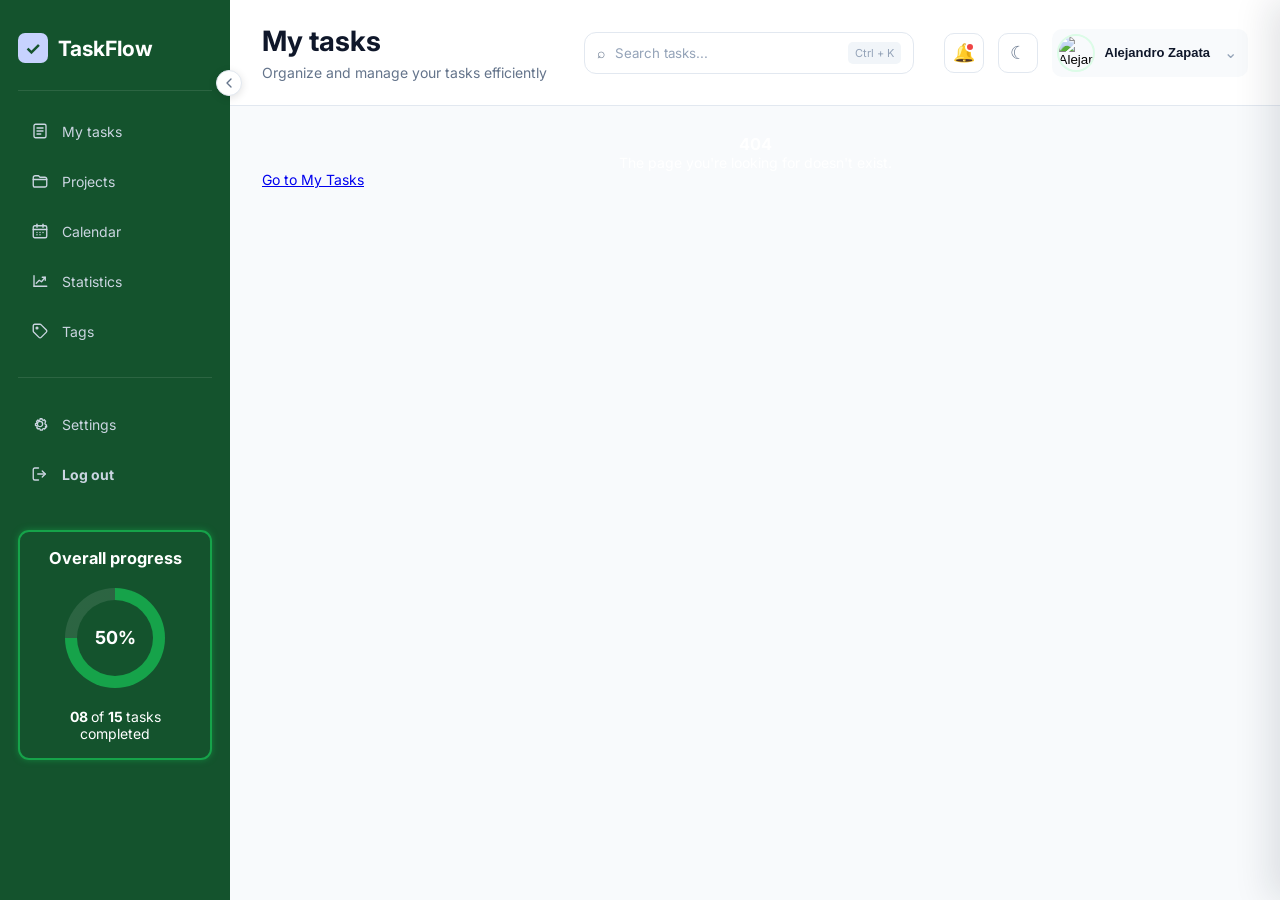
==== index.html @ f84b6d60 "feat: initial TaskFlow dashboard implementation" ====
<!DOCTYPE html>
<html lang="en">

<head>
    <meta charset="UTF-8">
    <meta name="viewport" content="width=device-width, initial-scale=1.0">

    <title>TaskFlow</title>

    <link rel="preconnect" href="https://fonts.googleapis.com">
    <link rel="preconnect" href="https://fonts.gstatic.com" crossorigin>

    <link href="https://fonts.googleapis.com/css2?family=Inter:wght@400;500;600;700;800&display=swap" rel="stylesheet">

    <link rel="stylesheet" href="./css/styles.css">
</head>

<body>

    <!-- =========================================
         SIDEBAR
    ========================================== -->

    <aside id="sidebar">

        <header class="brand">

            <div class="brandIcon">✓</div>

            <h2 class="brandText">
                TaskFlow
            </h2>

            <button type="button" class="sidebarToggle" id="sidebarToggle" aria-label="Collapse menu"
                aria-expanded="true" title="Collapse menu">

                <svg viewBox="0 0 24 24" aria-hidden="true">
                    <path d="m15 18-6-6 6-6"></path>
                </svg>

            </button>

        </header>


        <span class="line"></span>


        <!-- =========================================
             NAVIGATION
        ========================================== -->

        <nav class="containerItems">

            <!-- MY TASKS -->

            <a href="/tasks" class="item" data-link data-tooltip="My tasks">

                <span class="itemIcon">

                    <svg viewBox="0 0 24 24" aria-hidden="true">
                        <rect x="4" y="3" width="16" height="18" rx="2">
                        </rect>

                        <path d="M8 8h8"></path>
                        <path d="M8 12h8"></path>
                        <path d="M8 16h5"></path>
                    </svg>

                </span>

                <span class="itemText">
                    My tasks
                </span>
 
            </a>


            <!-- PROJECTS -->

            <a href="/projects" class="item" data-link data-tooltip="Projects">

                <span class="itemIcon">

                    <svg viewBox="0 0 24 24" aria-hidden="true">

                        <path
                            d="M3 7.5A2.5 2.5 0 0 1 5.5 5H10l2 2h6.5A2.5 2.5 0 0 1 21 9.5v8A2.5 2.5 0 0 1 18.5 20h-13A2.5 2.5 0 0 1 3 17.5v-10Z">
                        </path>

                        <path d="M3 10h18"></path>

                    </svg>

                </span>

                <span class="itemText">
                    Projects
                </span>

            </a>


            <!-- CALENDAR -->

            <a href="/calendar" class="item" data-link data-tooltip="Calendar">

                <span class="itemIcon">

                    <svg viewBox="0 0 24 24" aria-hidden="true">

                        <rect x="3" y="5" width="18" height="16" rx="2">
                        </rect>

                        <path d="M16 3v4"></path>
                        <path d="M8 3v4"></path>
                        <path d="M3 10h18"></path>

                        <path d="M8 14h.01"></path>
                        <path d="M12 14h.01"></path>
                        <path d="M16 14h.01"></path>

                        <path d="M8 17h.01"></path>
                        <path d="M12 17h.01"></path>

                    </svg>

                </span>

                <span class="itemText">
                    Calendar
                </span>

            </a>


            <!-- STATISTICS -->

            <a href="/statistics" class="item" data-link data-tooltip="Statistics">

                <span class="itemIcon">

                    <svg viewBox="0 0 24 24" aria-hidden="true">

                        <path d="M4 19V5"></path>
                        <path d="M4 19h17"></path>
                        <path d="m7 15 4-4 3 2 5-6"></path>
                        <path d="M15 7h4v4"></path>

                    </svg>

                </span>

                <span class="itemText">
                    Statistics
                </span>

            </a>


            <!-- TAGS -->

            <a href="/tags" class="item" data-link data-tooltip="Tags">

                <span class="itemIcon">

                    <svg viewBox="0 0 24 24" aria-hidden="true">

                        <path
                            d="m20.5 13.5-7 7a2 2 0 0 1-2.8 0l-7.2-7.2A2 2 0 0 1 3 12V5a2 2 0 0 1 2-2h7a2 2 0 0 1 1.3.5l7.2 7.2a2 2 0 0 1 0 2.8Z">
                        </path>

                        <circle cx="8" cy="8" r="1.2">
                        </circle>

                    </svg>

                </span>

                <span class="itemText">
                    Tags
                </span>

            </a>


            <span class="line"></span>


            <!-- SETTINGS -->

            <a href="/settings" class="item" data-link data-tooltip="Settings">

                <span class="itemIcon">

                    <svg viewBox="0 0 24 24" aria-hidden="true">

                        <path d="M12 15.5a3.5 3.5 0 1 0 0-7 3.5 3.5 0 0 0 0 7Z">
                        </path>

                        <path
                            d="M19.4 15a1.7 1.7 0 0 0 .3 1.9l.1.1-1.8 1.8-.1-.1a1.7 1.7 0 0 0-1.9-.3 1.7 1.7 0 0 0-1 1.6v.2h-2.5V20a1.7 1.7 0 0 0-1-1.6 1.7 1.7 0 0 0-1.9.3l-.1.1-1.8-1.8.1-.1a1.7 1.7 0 0 0 .3-1.9 1.7 1.7 0 0 0-1.6-1H6v-2.5h.2a1.7 1.7 0 0 0 1.6-1 1.7 1.7 0 0 0-.3-1.9l-.1-.1 1.8-1.8.1.1a1.7 1.7 0 0 0 1.9.3 1.7 1.7 0 0 0 1-1.6V5h2.5v.2a1.7 1.7 0 0 0 1 1.6 1.7 1.7 0 0 0 1.9-.3l.1-.1 1.8 1.8-.1.1a1.7 1.7 0 0 0-.3 1.9 1.7 1.7 0 0 0-.3 1.9 1.7 1.7 0 0 0 1.6 1h.2v2.5H21a1.7 1.7 0 0 0-1.6 1Z">
                        </path>

                    </svg>

                </span>

                <span class="itemText">
                    Settings
                </span>

            </a>


            <!-- LOGOUT -->

            <a href="#" class="item logout" data-tooltip="Log out">

                <span class="itemIcon">

                    <svg viewBox="0 0 24 24" aria-hidden="true">

                        <path d="M10 4H5a2 2 0 0 0-2 2v12a2 2 0 0 0 2 2h5">
                        </path>

                        <path d="m15 16 4-4-4-4"></path>
                        <path d="M9 12h10"></path>

                    </svg>

                </span>

                <span class="itemText">
                    Log out
                </span>

            </a>

        </nav>


        <!-- =========================================
             SIDEBAR PROGRESS
        ========================================== -->

        <div class="stad">

            <h3>
                Overall progress
            </h3>

            <div class="progressCircle">

                <span id="progressPercentage">
                    50%
                </span>

            </div>

            <p>

                <strong id="completedTasksSidebar">
                    08
                </strong>

                of

                <strong id="totalTasksSidebar">
                    15
                </strong>

                tasks completed

            </p>

        </div>

    </aside>


    <!-- =========================================
         MAIN APPLICATION
    ========================================== -->

    <main>

        <!-- =========================================
             HEADER
        ========================================== -->

        <header id="hDash">

            <div class="contText">

                <h1 id="pageTitle">
                    My tasks
                </h1>

                <p id="pageDescription">
                    Organize and manage your tasks efficiently
                </p>

            </div>


            <!-- SEARCH -->

            <div class="contSearch">

                <span class="searchIcon">
                    ⌕
                </span>

                <input type="search" id="search" name="search" placeholder="Search tasks...">

                <span class="k">
                    Ctrl + K
                </span>

            </div>


            <!-- PROFILE / ACTIONS -->

            <div class="contPerfil">

                <button type="button" class="noty" aria-label="Notifications">

                    🔔

                </button>


                <button type="button" class="mode" aria-label="Change theme" id="theme">

                    ☾

                </button>


                <button type="button" class="profile" aria-label="Open profile">

                    <img src="https://i.pravatar.cc/100?img=12" alt="Alejandro Zapata avatar">

                    <h2>
                        Alejandro Zapata
                    </h2>

                    <span>
                        ⌄
                    </span>

                </button>

            </div>

        </header>


        <!-- =========================================
             SPA ROUTER MOUNT POINT
        ========================================== -->

        <section id="app">

            <!--
                JavaScript renderiza aquí
                las diferentes vistas:

                /tasks
                /projects
                /calendar
                /statistics
                /tags
                /settings
            -->

        </section>

    </main>


    <!-- =========================================
         MODAL - CREATE TASK
    ========================================== -->

    <div class="modalOverlay" id="taskModal">

        <div class="taskModal" role="dialog" aria-modal="true" aria-labelledby="modalTitle">


            <!-- HEADER -->

            <div class="modalHeader">

                <div>

                    <h2 id="modalTitle">
                        Create new task
                    </h2>

                    <p>
                        Add a new task to your workflow.
                    </p>

                </div>


                <button type="button" class="modalClose" id="closeTaskModal" aria-label="Close modal">

                    &times;

                </button>

            </div>


            <!-- FORM -->

            <form id="taskForm" class="taskForm">


                <!-- TITLE -->

                <div class="formGroup">

                    <label for="taskTitle">
                        Task title
                    </label>

                    <input type="text" id="taskTitle" name="title" placeholder="e.g. Design homepage" autocomplete="off"
                        required>

                </div>


                <!-- DESCRIPTION -->

                <div class="formGroup">

                    <label for="taskDescription">
                        Description
                    </label>

                    <textarea id="taskDescription" name="description" rows="4"
                        placeholder="Briefly describe the task..."></textarea>

                </div>


                <!-- PRIORITY / DATE -->

                <div class="formRow">


                    <!-- PRIORITY -->

                    <div class="formGroup">

                        <label for="taskPriority">
                            Priority
                        </label>

                        <select id="taskPriority" name="priority">

                            <option value="low">
                                Low
                            </option>

                            <option value="medium" selected>
                                Medium
                            </option>

                            <option value="high">
                                High
                            </option>

                        </select>

                    </div>


                    <!-- DATE -->

                    <div class="formGroup">

                        <label for="taskDate">
                            Due date
                        </label>

                        <input type="date" id="taskDate" name="dueDate">

                    </div>

                </div>


                <!-- PROJECT -->

                <div class="formGroup">

                    <label for="taskProject">
                        Project
                    </label>

                    <select id="taskProject" name="project">

                        <option value="">
                            Select project
                        </option>

                        <option value="website">
                            Website
                        </option>

                        <option value="app">
                            Mobile app
                        </option>

                        <option value="backend">
                            Backend / API
                        </option>

                    </select>

                </div>


                <!-- TAG -->

                <div class="formGroup">

                    <label for="taskTag">
                        Tag
                    </label>

                    <select id="taskTag" name="tag">

                        <option value="">
                            Select tag
                        </option>

                        <option value="frontend">
                            Frontend
                        </option>

                        <option value="backend">
                            Backend
                        </option>

                        <option value="design">
                            Design
                        </option>

                        <option value="javascript">
                            JavaScript
                        </option>

                    </select>

                </div>


                <!-- FOOTER -->

                <div class="modalFooter">

                    <button type="button" class="btnCancel" id="cancelTaskModal">

                        Cancel

                    </button>

                    <button type="submit" class="btnCreateTask">

                        Create task

                    </button>

                </div>

            </form>

        </div>

    </div>


    <!-- =========================================
         PROFILE OVERLAY
    ========================================== -->

    <div class="profileOverlay" id="profileOverlay">
    </div>


    <!-- =========================================
         PROFILE DRAWER
    ========================================== -->

    <aside class="profileDrawer" id="profileDrawer">


        <!-- HEADER -->

        <header class="drawerHeader">

            <div>

                <span class="drawerLabel">
                    MY ACCOUNT
                </span>

                <h2>
                    Profile
                </h2>

            </div>


            <button type="button" class="drawerClose" id="closeProfileDrawer" aria-label="Close profile">

                <svg viewBox="0 0 24 24" aria-hidden="true">

                    <path d="M18 6 6 18"></path>
                    <path d="m6 6 12 12"></path>

                </svg>

            </button>

        </header>


        <!-- =========================================
             PROFILE
        ========================================== -->

        <section class="drawerProfile">

            <div class="drawerAvatar">

                <img src="https://i.pravatar.cc/150?img=12" alt="Alejandro Zapata avatar">


                <button type="button" class="changeAvatar" aria-label="Change profile picture">

                    <svg viewBox="0 0 24 24" aria-hidden="true">

                        <path
                            d="M14.5 4h-5L8 7H5a2 2 0 0 0-2 2v8a2 2 0 0 0 2 2h14a2 2 0 0 0 2-2V9a2 2 0 0 0-2-2h-3l-1.5-3Z">
                        </path>

                        <circle cx="12" cy="13" r="3">
                        </circle>

                    </svg>

                </button>

            </div>


            <h3>
                Alejandro Zapata
            </h3>

            <p>
                Administrator
            </p>

        </section>


        <!-- =========================================
             ACCOUNT INFORMATION
        ========================================== -->

        <section class="profileInfo">


            <!-- EMAIL -->

            <div class="infoItem">

                <span class="infoIcon">

                    <svg viewBox="0 0 24 24" aria-hidden="true">

                        <rect width="20" height="16" x="2" y="4" rx="2">
                        </rect>

                        <path d="m22 7-8.97 5.7a2 2 0 0 1-2.06 0L2 7">
                        </path>

                    </svg>

                </span>


                <div>

                    <span class="infoLabel">
                        Email address
                    </span>

                    <strong>
                        alejandro@email.com
                    </strong>

                </div>

            </div>


            <!-- MEMBER SINCE -->

            <div class="infoItem">

                <span class="infoIcon">

                    <svg viewBox="0 0 24 24" aria-hidden="true">

                        <rect width="18" height="18" x="3" y="4" rx="2">
                        </rect>

                        <line x1="16" x2="16" y1="2" y2="6">
                        </line>

                        <line x1="8" x2="8" y1="2" y2="6">
                        </line>

                        <line x1="3" x2="21" y1="10" y2="10">
                        </line>

                    </svg>

                </span>


                <div>

                    <span class="infoLabel">
                        Member since
                    </span>

                    <strong>
                        August 2026
                    </strong>

                </div>

            </div>

        </section>


        <!-- =========================================
             STATISTICS
        ========================================== -->

        <section class="profileStats">

            <div class="profileStat">

                <strong>
                    32
                </strong>

                <span>
                    Tasks
                </span>

            </div>


            <div class="profileStat">

                <strong>
                    24
                </strong>

                <span>
                    Completed
                </span>

            </div>


            <div class="profileStat">

                <strong>
                    8
                </strong>

                <span>
                    Pending
                </span>

            </div>

        </section>


        <!-- =========================================
             ACTIONS
        ========================================== -->

        <nav class="profileActions">


            <!-- SETTINGS -->

            <button type="button" class="profileAction">

                <span class="actionIcon">

                    <svg viewBox="0 0 24 24" aria-hidden="true">

                        <path d="M12 15.5a3.5 3.5 0 1 0 0-7 3.5 3.5 0 0 0 0 7Z">
                        </path>

                        <path
                            d="M19.4 15a1.7 1.7 0 0 0 .34 1.88l.06.06-1.41 1.41-.06-.06a1.7 1.7 0 0 0-1.88-.34 1.7 1.7 0 0 0-1.03 1.56V20h-2v-.09a1.7 1.7 0 0 0-1.03-1.56 1.7 1.7 0 0 0-1.88.34l-.06.06-1.41-1.41.06-.06A1.7 1.7 0 0 0 9.4 15a1.7 1.7 0 0 0-1.56-1.03H7v-2h.84A1.7 1.7 0 0 0 9.4 10.9a1.7 1.7 0 0 0-.34-1.88L9 8.96l1.41-1.41.06.06a1.7 1.7 0 0 0 1.88.34A1.7 1.7 0 0 0 13.38 6.4V6h2v.4a1.7 1.7 0 0 0 1.03 1.56 1.7 1.7 0 0 0 1.88-.34l.06-.06 1.41 1.41-.06.06A1.7 1.7 0 0 0 19.4 10.9a1.7 1.7 0 0 0 1.56 1.03H21v2h-.04A1.7 1.7 0 0 0 19.4 15Z">
                        </path>

                    </svg>

                </span>


                <div>

                    <strong>
                        Settings
                    </strong>

                    <small>
                        Account preferences
                    </small>

                </div>


                <span class="actionArrow">

                    <svg viewBox="0 0 24 24" aria-hidden="true">

                        <path d="m9 18 6-6-6-6"></path>

                    </svg>

                </span>

            </button>


            <!-- SECURITY -->

            <button type="button" class="profileAction">

                <span class="actionIcon">

                    <svg viewBox="0 0 24 24" aria-hidden="true">

                        <rect width="18" height="11" x="3" y="11" rx="2">
                        </rect>

                        <path d="M7 11V7a5 5 0 0 1 10 0v4">
                        </path>

                    </svg>

                </span>


                <div>

                    <strong>
                        Security
                    </strong>

                    <small>
                        Password and privacy
                    </small>

                </div>


                <span class="actionArrow">

                    <svg viewBox="0 0 24 24" aria-hidden="true">

                        <path d="m9 18 6-6-6-6"></path>

                    </svg>

                </span>

            </button>

        </nav>


        <!-- =========================================
             LOGOUT
        ========================================== -->

        <button type="button" class="drawerLogout">

            <svg viewBox="0 0 24 24" aria-hidden="true">

                <path d="M9 21H5a2 2 0 0 1-2-2V5a2 2 0 0 1 2-2h4">
                </path>

                <polyline points="16 17 21 12 16 7"></polyline>

                <line x1="21" y1="12" x2="9" y2="12">
                </line>

            </svg>

            <span>
                Log out
            </span>

        </button>

    </aside>


    <!-- =========================================
         JAVASCRIPT
    ========================================== -->

    <script type="module" src="./js/app.js"></script>

</body>

</html>
---- css/styles.css ----
/* =========================================================
   1. VARIABLES GLOBALES
   Centraliza colores, estados y medidas reutilizables.
========================================================= */
 
/* =========================================
   MODO CLARO
========================================= */

:root {

    /* =========================
       BRAND / PRIMARY
    ========================= */

    --primary: #16A34A;
    --primary-hover: #15803D;
    --primary-light: #DCFCE7;


    /* =========================
       SIDEBAR
    ========================= */

    --sidebar: #14532D;
    --sidebar-secondary: #166534;
    --sidebar-hover: #15803D;


    /* =========================
       BACKGROUND
    ========================= */

    --background: #F8FAFC;
    --surface: #FFFFFF;
    --surface-secondary: #F1F5F9;


    /* =========================
       TEXT
    ========================= */

    --text-primary: #0F172A;
    --text-secondary: #64748B;
    --text-muted: #94A3B8;
    --text-white: #FFFFFF;


    /* =========================
       BORDERS
    ========================= */

    --border: #E2E8F0;
    --border-light: #F1F5F9;

    --radius-lg: 12px;


    /* =========================
       STATUS
    ========================= */

    --success: #16A34A;
    --success-light: #DCFCE7;

    --warning: #F59E0B;
    --warning-light: #FEF3C7;

    --danger: #EF4444;
    --danger-light: #FEE2E2;

    --info: #3B82F6;
    --info-light: #DBEAFE;


    /* =========================
       SEARCH
    ========================= */

    --searchIco: #64748B;
}


/* =========================================
   MODO OSCURO
========================================= */

[data-theme="dark"] {

    /* =========================
       BRAND / PRIMARY
    ========================= */

    --primary: #4ADE80;
    --primary-hover: #22C55E;
    --primary-light: #14532D;


    /* =========================
       SIDEBAR
    ========================= */

    --sidebar: #0B0F19;
    --sidebar-secondary: #111827;
    --sidebar-hover: #1F2937;


    /* =========================
       BACKGROUND
    ========================= */

    --background: #0F1419;
    --surface: #151B20;
    --surface-secondary: #1B2420;


    /* =========================
       TEXT
    ========================= */

    --text-primary: #F8FAFC;
    --text-secondary: #A7B0C0;
    --text-muted: #6B7280;
    --text-white: #FFFFFF;


    /* =========================
       BORDERS
    ========================= */

    --border: #27332D;
    --border-light: #202A25;


    /* =========================
       STATUS
    ========================= */

    --success: #4ADE80;
    --success-light: #12351F;

    --warning: #FBBF24;
    --warning-light: #3A2C0F;

    --danger: #F87171;
    --danger-light: #3A181C;

    --info: #60A5FA;
    --info-light: #172D4A;


    /* =========================
       SEARCH
    ========================= */

    --searchIco: #94A3B8;
}

/* =========================================================
   2. TIPOGRAFÍA
   Importa la fuente principal del proyecto.
========================================================= */

@import url('https://fonts.googleapis.com/css2?family=Inter:wght@400;500;600;700;800&display=swap');


/* =========================================================
   3. RESET
   Elimina estilos predeterminados del navegador.
========================================================= */

* {
    margin: 0;
    padding: 0;
    box-sizing: border-box;
}


/* =========================================================
   4. LAYOUT GENERAL
   Define la estructura principal: sidebar + contenido.
========================================================= */

body {
    min-height: 100vh;

    display: grid;
    grid-template-columns: 230px 1fr;

    background-color: var(--background);

    font-family: 'Inter', sans-serif;
    font-size: 14px;
}


/* =========================================================
   5. SIDEBAR
   Barra lateral principal de navegación.
========================================================= */

aside {
    position: relative;

    width: 230px;
    min-height: 100vh;

    background-color: var(--sidebar);
    color: white;

    padding: 24px 18px;

    display: flex;
    flex-direction: column;
}


/* =========================================================
   6. BRAND
   Logo y nombre de la aplicación.
========================================================= */

.brand {
    height: 48px;

    display: flex;
    align-items: center;

    gap: 10px;
}

.brandIcon {
    width: 30px;
    height: 30px;

    display: grid;
    place-items: center;

    background-color: #C7D2FE;
    color: var(--sidebar);

    border-radius: 7px;

    font-size: 18px;
    font-weight: 700;
}

.brand h2 {
    font-size: 21px;
    font-weight: 700;
}


/* =========================================================
   7. SEPARADORES
   Líneas visuales dentro del sidebar.
========================================================= */

.line {
    display: block;

    width: 100%;
    height: 1px;

    margin: 18px 0;

    background-color: rgba(255, 255, 255, 0.1);
}


/* =========================================================
   8. NAVEGACIÓN
   Contenedor y enlaces principales del sidebar.
========================================================= */

.containerItems {
    display: flex;
    flex-direction: column;

    gap: 6px;
}

.item {
    min-height: 44px;

    display: flex;
    align-items: center;

    gap: 12px;

    padding: 0 12px;

    border-radius: 8px;

    color: #CBD5E1;

    text-decoration: none;

    transition:
        background-color 0.2s ease,
        color 0.2s ease;
}

.item:hover {
    background-color: var(--sidebar-secondary);
    color: var(--text-white);
}

.item.active {
    background-color: var(--primary);
    color: var(--text-white);
}


/* =========================================================
   9. ICONOS DEL SIDEBAR
   Controla el tamaño y apariencia de los SVG.
========================================================= */

.itemIcon {
    width: 20px;
    height: 20px;

    display: inline-flex;
    align-items: center;
    justify-content: center;

    flex-shrink: 0;
}

.itemIcon svg {
    width: 18px;
    height: 18px;

    fill: none;
    stroke: currentColor;

    stroke-width: 1.8;

    stroke-linecap: round;
    stroke-linejoin: round;
}


/* =========================================================
   10. CERRAR SESIÓN
   Estilo específico para el botón de logout.
========================================================= */

.logout {
    font-weight: 700;
}

.logout:hover {
    background-color: var(--border);
    color: var(--danger);
}


/* =========================================================
   11. PROGRESO DEL SIDEBAR
   Muestra el progreso general de las tareas.
========================================================= */

.stad {
    margin-top: 2.1rem;

    padding: 1rem;

    border: 2px solid var(--primary);
    border-radius: 11px;

    box-shadow: 0 0 6px var(--primary-hover);

    text-align: center;
}

.stad h3,
.stad p {
    text-align: center;
}


/* =========================================================
   12. CONTENEDOR ALTERNATIVO DE PROGRESO
   Permite mantener el bloque de progreso abajo.
========================================================= */

.sidebarProgress {
    margin-top: auto;

    padding: 18px;

    border: 1px solid rgba(255, 255, 255, 0.15);

    border-radius: 12px;

    text-align: center;
}


/* =========================================================
   13. CÍRCULO DE PROGRESO
   Representa visualmente el porcentaje completado.
========================================================= */

.progressCircle {
    width: 100px;
    height: 100px;

    margin: 20px auto;

    display: grid;
    place-items: center;

    border-radius: 50%;

    background:
        conic-gradient(var(--primary) 75%,
            rgba(255, 255, 255, 0.1) 75%);
}

.progressCircle::after {
    content: "";

    width: 76px;
    height: 76px;

    grid-area: 1 / 1;

    background-color: var(--sidebar);

    border-radius: 50%;
}

.progressCircle span {
    grid-area: 1 / 1;

    position: relative;
    z-index: 1;

    font-size: 18px;
    font-weight: 700;
}


/* =========================================================
   14. MAIN
   Área principal donde se muestra el dashboard.
========================================================= */

main {
    min-width: 0;

    background-color: var(--background);
}


/* =========================================================
   15. HEADER DEL DASHBOARD
   Encabezado con título, buscador y perfil.
========================================================= */

#hDash {
    min-height: 100px;

    display: flex;
    align-items: center;

    gap: 30px;

    padding: 24px 32px;

    background-color: var(--surface);

    border-bottom: 1px solid var(--border);
}


/* =========================================================
   16. TÍTULO DEL HEADER
========================================================= */

.contText {
    flex: 1;
}

.contText h1 {
    margin-bottom: 6px;

    color: var(--text-primary);

    font-size: 28px;
    font-weight: 700;
}

.contText p {
    color: var(--text-secondary);
}


/* =========================================================
   17. BUSCADOR PRINCIPAL
   Buscador ubicado en el header.
========================================================= */

.contSearch {
    width: 330px;
    height: 42px;

    display: flex;
    align-items: center;

    gap: 10px;

    padding: 0 12px;

    background-color: var(--surface);

    border: 1px solid var(--border);
    border-radius: var(--radius-lg);

    transition: all 300ms ease;
}

.contSearch:hover {
    box-shadow: 0px 0px 0px 1px var(--primary);
}

.contSearch input {
    flex: 1;

    border: none;
    outline: none;

    background: transparent;

    color: var(--text-primary);

    font-family: inherit;
}

.contSearch input::placeholder {
    color: var(--text-muted);
}

.searchIcon {
    color: var(--searchIco);
}

.k {
    padding: 4px 7px;

    background-color: var(--surface-secondary);

    border-radius: 5px;

    color: var(--text-muted);

    font-size: 11px;
}


/* =========================================================
   18. ACCIONES Y PERFIL
   Notificaciones, tema y usuario.
========================================================= */

.contPerfil {
    display: flex;
    align-items: center;

    gap: 14px;
}


/* =========================================================
   19. BOTONES DE NOTIFICACIÓN Y TEMA
========================================================= */

.noty,
.mode {
    width: 40px;
    height: 40px;

    display: grid;
    place-items: center;

    flex-shrink: 0;

    border: 1px solid var(--border);
    border-radius: 10px;

    background-color: var(--surface);
    color: var(--text-secondary);

    font-family: inherit;
    font-size: 18px;

    cursor: pointer;

    transition:
        background-color 0.2s ease,
        color 0.2s ease,
        border-color 0.2s ease,
        transform 0.2s ease;
}

.noty:hover,
.mode:hover {
    background-color: var(--primary-light);

    border-color: #FED7AA;

    color: var(--primary);

    transform: translateY(-1px);
}

.noty:active,
.mode:active {
    transform: scale(0.95);
}


/* =========================================================
   20. INDICADOR DE NOTIFICACIÓN
   Pequeño punto rojo sobre el botón.
========================================================= */

.noty {
    position: relative;
}

.noty::after {
    content: "";

    position: absolute;

    top: 8px;
    right: 8px;

    width: 6px;
    height: 6px;

    border: 2px solid var(--surface);
    border-radius: 50%;

    background-color: var(--danger);

    box-sizing: content-box;
}


/* =========================================================
   21. PERFIL
========================================================= */

.profile {
    display: flex;
    align-items: center;

    gap: 10px;

    padding: 5px 8px 5px 5px;

    border-radius: 10px;

    cursor: pointer;
    background-color: var(--background);
    border: none;
    transition: background-color 0.2s ease;
}

.profile:hover {
    background-color: var(--surface-secondary);
}


/* =========================================================
   22. FOTO DE PERFIL
========================================================= */

.profile img {
    width: 38px;
    height: 38px;

    flex-shrink: 0;

    border: 2px solid var(--primary-light);
    border-radius: 50%;

    object-fit: cover;
}


/* =========================================================
   23. NOMBRE DEL USUARIO
========================================================= */

.profile h2 {
    margin: 0;

    color: var(--text-primary);

    font-size: 13px;
    font-weight: 600;

    line-height: 1.2;

    white-space: nowrap;
}


/* =========================================================
   24. FLECHA DEL PERFIL
========================================================= */

.profile>span {
    width: 20px;
    height: 20px;

    display: grid;
    place-items: center;

    color: var(--text-muted);

    font-size: 16px;

    transition: transform 0.2s ease;
}

.profile:hover>span {
    color: var(--text-primary);

    transform: translateY(2px);
}


/* =========================================================
   25. BOTÓN NUEVA TAREA
========================================================= */

.newTask {
    padding: 11px 16px;

    border: none;
    border-radius: 8px;

    background-color: var(--primary);
    color: var(--text-white);

    font-family: inherit;
    font-weight: 600;

    cursor: pointer;

    transition: background-color 0.2s ease;
}

.newTask:hover {
    background-color: var(--primary-hover);
}

.newTask.secondary {
    padding: 10px 15px;

    font-size: 13px;
}


/* =========================================================
   26. CONTENIDO DEL DASHBOARD
========================================================= */

.content {
    min-width: 0;

    padding: 28px 32px;
}


/* =========================================================
   27. ESTADÍSTICAS
   Tarjetas superiores con métricas.
========================================================= */

.stats {
    display: grid;

    grid-template-columns: repeat(4, 1fr);

    gap: 18px;

    margin-bottom: 30px;
}


/* =========================================================
   28. TARJETA DE ESTADÍSTICA
========================================================= */

.statCard {
    min-height: 110px;

    display: flex;
    align-items: center;
    justify-content: space-between;

    padding: 20px;

    background-color: var(--surface);

    border: 1px solid var(--border);
    border-radius: var(--radius-lg);

    transition:
        transform 0.2s ease,
        box-shadow 0.2s ease;
}

.statCard:hover {
    transform: translateY(-2px);

    box-shadow:
        0 8px 20px rgba(15, 23, 42, 0.06);
}

.statInfo {
    display: flex;
    flex-direction: column;

    gap: 8px;
}

.statLabel {
    color: var(--text-secondary);

    font-size: 13px;
    font-weight: 500;
}

.statValue {
    color: var(--text-primary);

    font-size: 28px;
    font-weight: 700;
}


/* =========================================================
   29. ICONOS DE ESTADÍSTICAS
========================================================= */

.statIcon {
    width: 44px;
    height: 44px;

    display: grid;
    place-items: center;

    border-radius: 10px;

    font-size: 18px;
    font-weight: 700;
}

.statIcon.orange {
    background-color: var(--primary-light);
    color: var(--primary);
}

.statIcon.warning {
    background-color: var(--warning-light);
    color: var(--warning);
}

.statIcon.info {
    background-color: var(--info-light);
    color: var(--info);
}

.statIcon.success {
    background-color: var(--success-light);
    color: var(--success);
}


/* =========================================================
   30. SECCIÓN DE TAREAS
========================================================= */

.taskSection {
    padding: 24px;

    background-color: var(--surface);

    border: 1px solid var(--border);
    border-radius: var(--radius-lg);
}


/* =========================================================
   31. HEADER DE LA SECCIÓN DE TAREAS
========================================================= */

.sectionHeader {
    display: flex;
    align-items: center;
    justify-content: space-between;

    margin-bottom: 22px;
}

.sectionHeader h2 {
    margin-bottom: 5px;

    color: var(--text-primary);

    font-size: 20px;
    font-weight: 700;
}

.sectionHeader p {
    color: var(--text-secondary);

    font-size: 13px;
}


/* =========================================================
   32. TOOLBAR DE TAREAS
   Contiene búsqueda, filtros y ordenamiento.
========================================================= */

.taskToolbar {
    display: flex;
    align-items: center;

    gap: 12px;

    padding-bottom: 22px;
    margin-bottom: 22px;

    border-bottom: 1px solid var(--border);
}


/* =========================================================
   33. BUSCADOR DE TAREAS
========================================================= */

.taskSearch {
    width: 260px;
    height: 40px;

    display: flex;
    align-items: center;

    gap: 8px;

    padding: 0 12px;

    border: 1px solid var(--border);
    border-radius: var(--radius-lg);

    background-color: var(--surface);
    transition: all 300ms ease;
}

.taskSearch:hover {
    box-shadow: 0px 0px 0px 1px var(--primary);
}

.taskSearch span {
    color: var(--text-muted);

    font-size: 18px;
}

.taskSearch input {
    width: 100%;

    border: none;
    outline: none;

    background: transparent;

    color: var(--text-primary);

    font-family: inherit;
}

.taskSearch input::placeholder {
    color: var(--text-muted);
}


/* =========================================================
   34. FILTROS
========================================================= */

.filters {
    flex: 1;

    display: flex;
    align-items: center;

    gap: 5px;
}

.filter {
    padding: 8px 12px;

    border: none;
    border-radius: 7px;

    background-color: transparent;
    color: var(--text-secondary);

    font-family: inherit;
    font-size: 12px;
    font-weight: 500;

    cursor: pointer;

    transition:
        background-color 0.2s ease,
        color 0.2s ease;
}

.filter:hover {
    background-color: var(--surface-secondary);
    color: var(--text-primary);
}

.filter.active {
    background-color: var(--primary-light);

    color: var(--primary);

    font-weight: 600;
}


/* =========================================================
   35. ORDENAMIENTO
========================================================= */

.sortSelect {
    height: 40px;

    padding: 0 12px;

    border: 1px solid var(--border);
    border-radius: var(--radius-md);

    background-color: var(--surface);

    color: var(--text-secondary);

    font-family: inherit;
    font-size: 12px;

    outline: none;

    cursor: pointer;
}


/* =========================================================
   36. KANBAN
   Distribuye las tareas en tres columnas.
========================================================= */

.kanban {
    display: grid;

    grid-template-columns: repeat(3, minmax(0, 1fr));

    gap: 18px;

    align-items: start;
}


/* =========================================================
   37. COLUMNA KANBAN
========================================================= */

.kanbanColumn {
    min-width: 0;

    padding: 14px;

    background-color: var(--background);

    border: 1px solid var(--border);
    border-radius: var(--radius-md);
}


/* =========================================================
   38. HEADER DE COLUMNA
========================================================= */

.columnHeader {
    display: flex;
    align-items: center;
    justify-content: space-between;

    margin-bottom: 14px;
}

.columnTitle {
    display: flex;
    align-items: center;

    gap: 8px;
}

.columnTitle h3 {
    color: var(--text-primary);

    font-size: 13px;
    font-weight: 700;
}


/* =========================================================
   39. CONTADOR DE TAREAS
========================================================= */

.taskCount {
    min-width: 23px;
    height: 23px;

    display: grid;
    place-items: center;

    padding: 0 6px;

    border-radius: 6px;

    background-color: var(--surface-secondary);
    color: var(--text-secondary);

    font-size: 11px;
    font-weight: 600;
}


/* =========================================================
   40. ESTADO DE COLUMNA
========================================================= */

.statusDot {
    width: 8px;
    height: 8px;

    border-radius: 50%;
}

.statusDot.pending {
    background-color: var(--warning);
}

.statusDot.progress {
    background-color: var(--info);
}

.statusDot.completed {
    background-color: var(--success);
}


/* =========================================================
   41. MENÚ DE COLUMNA / TARJETA
========================================================= */

.columnMenu,
.taskMenu {
    border: none;

    background: transparent;

    color: var(--text-muted);

    font-size: 18px;
    line-height: 1;

    cursor: pointer;
}

.columnMenu:hover,
.taskMenu:hover {
    color: var(--text-primary);
}


/* =========================================================
   42. LISTA DE TAREAS
========================================================= */

.taskList {
    display: flex;
    flex-direction: column;

    gap: 12px;
}


/* =========================================================
   43. TARJETA DE TAREA
========================================================= */

.taskCard {
    padding: 15px;

    background-color: var(--surface);

    border: 1px solid var(--border);
    border-radius: var(--radius-md);

    cursor: pointer;

    transition:
        transform 0.2s ease,
        box-shadow 0.2s ease,
        border-color 0.2s ease;
}

.taskCard:hover {
    transform: translateY(-2px);

    border-color: #CBD5E1;

    box-shadow:
        0 8px 18px rgba(15, 23, 42, 0.07);
}


/* =========================================================
   44. PARTE SUPERIOR DE LA TAREA
========================================================= */

.taskTop {
    display: flex;
    align-items: center;
    justify-content: space-between;

    margin-bottom: 11px;
}


/* =========================================================
   45. PRIORIDADES
========================================================= */

.priority {
    display: inline-flex;
    align-items: center;

    padding: 4px 8px;

    border-radius: 5px;

    font-size: 10px;
    font-weight: 600;
}

.priority.high {
    background-color: var(--danger-light);
    color: var(--danger);
}

.priority.medium {
    background-color: var(--warning-light);
    color: #B45309;
}

.priority.low {
    background-color: var(--success-light);
    color: var(--success);
}


/* =========================================================
   46. CONTENIDO DE LA TAREA
========================================================= */

.taskCard h4 {
    margin-bottom: 7px;

    color: var(--text-primary);

    font-size: 13px;
    font-weight: 600;

    line-height: 1.4;
}

.taskCard p {
    margin-bottom: 14px;

    color: var(--text-secondary);

    font-size: 11px;

    line-height: 1.5;
}


/* =========================================================
   47. METADATA DE LA TAREA
   Fecha, tiempo, etc.
========================================================= */

.taskMeta {
    display: flex;
    align-items: center;

    gap: 12px;

    margin-bottom: 14px;

    color: var(--text-muted);

    font-size: 10px;
}


/* =========================================================
   48. FOOTER DE LA TAREA
========================================================= */

.taskFooter {
    display: flex;
    align-items: center;
    justify-content: space-between;
}


/* =========================================================
   49. TAGS
========================================================= */

.tag {
    display: inline-flex;
    align-items: center;

    padding: 4px 8px;

    border-radius: 5px;

    font-size: 10px;
    font-weight: 600;

    color: var(--text-secondary)
}

.tag.design {
    background-color: #EDE9FE;
    color: #7C3AED;
}

.tag.backend {
    background-color: #DBEAFE;
    color: #2563EB;
}

.tag.frontend {
    background-color: var(--primary-light);
    color: var(--primary);
}

.tag.javascript {
    background-color: #FEF9C3;
    color: #A16207;
}

.tag.documentation {
    background-color: #F1F5F9;
    color: #64748B;
}


/* =========================================================
   50. AVATAR DE LA TAREA
========================================================= */

.taskAvatar {
    width: 27px;
    height: 27px;

    display: grid;
    place-items: center;

    border-radius: 50%;

    background-color: var(--sidebar);
    color: var(--text-white);

    font-size: 9px;
    font-weight: 700;
}


/* =========================================================
   51. TAREA COMPLETADA
========================================================= */

.completedTask h4 {
    color: var(--text-muted);

    text-decoration: line-through;
}

.completedTask p {
    color: var(--text-muted);
}


/* =========================================================
   52. BOTÓN AGREGAR TAREA
========================================================= */

.addTask {
    width: 100%;

    margin-top: 12px;

    padding: 10px;

    border: 1px dashed #CBD5E1;
    border-radius: 7px;

    background-color: transparent;
    color: var(--text-secondary);

    font-family: inherit;
    font-size: 11px;

    cursor: pointer;

    transition:
        border-color 0.2s ease,
        color 0.2s ease,
        background-color 0.2s ease;
}

.addTask:hover {
    border-color: var(--primary);

    background-color: var(--primary-light);

    color: var(--primary);
}


/* =========================================================
   53. RESPONSIVE — TABLET GRANDE
========================================================= */

@media (max-width: 1200px) {

    .stats {
        grid-template-columns: repeat(2, 1fr);
    }

    #hDash {
        gap: 18px;
    }

    .profile h2 {
        display: none;
    }
}


/* =========================================================
   54. RESPONSIVE — TABLET
========================================================= */

@media (max-width: 1000px) {

    .kanban {
        grid-template-columns: 1fr;
    }

    .taskToolbar {
        flex-wrap: wrap;
    }

    .filters {
        order: 3;

        width: 100%;
    }
}


/* =========================================================
   55. RESPONSIVE — TABLET PEQUEÑA
   Convierte el sidebar en una versión compacta.
========================================================= */

@media (max-width: 800px) {

    body {
        grid-template-columns: 70px 1fr;
    }

    aside {
        width: 70px;

        padding: 20px 10px;
    }

    .brand {
        justify-content: center;
    }

    .brand h2 {
        display: none;
    }

    .brandIcon {
        flex-shrink: 0;
    }

    .item {
        justify-content: center;

        padding: 0;

        font-size: 0;
    }

    .itemIcon {
        font-size: 18px;
    }

    .stad {
        display: none;
    }

    #hDash {
        padding: 20px;

        flex-wrap: wrap;
    }

    .contText {
        width: 100%;
        flex-basis: 100%;
    }

    .contSearch {
        flex: 1;

        width: auto;
    }

    .content {
        padding: 20px;
    }
}


/* =========================================================
   56. RESPONSIVE — MÓVIL
========================================================= */

@media (max-width: 600px) {

    .stats {
        grid-template-columns: 1fr;
    }

    .contPerfil .noty,
    .contPerfil .mode,
    .profile {
        display: none;
    }

    .taskSection {
        padding: 16px;
    }

    .sectionHeader {
        align-items: flex-start;

        gap: 15px;
    }

    .taskToolbar {
        flex-direction: column;

        align-items: stretch;
    }

    .taskSearch {
        width: 100%;
    }

    .filters {
        width: 100%;

        overflow-x: auto;
    }

    .sortSelect {
        width: 100%;
    }
}


/* =========================================
   MODAL OVERLAY
========================================= */

.modalOverlay {
    position: fixed;

    inset: 0;

    z-index: 1000;

    display: flex;
    align-items: center;
    justify-content: center;

    padding: 20px;

    background-color: rgba(15, 23, 42, 0.55);

    backdrop-filter: blur(4px);

    opacity: 0;
    visibility: hidden;

    transition:
        opacity .2s ease,
        visibility .2s ease;
}


/* =========================================
   MODAL ACTIVO
========================================= */

.modalOverlay.active {
    opacity: 1;
    visibility: visible;
}


/* =========================================
   MODAL
========================================= */

.taskModal {
    width: 100%;
    max-width: 560px;

    max-height: 90vh;

    overflow-y: auto;

    background-color: var(--surface);

    border: 1px solid var(--border);

    border-radius: var(--radius-lg);

    box-shadow:
        0 20px 50px rgba(15, 23, 42, .18);

    transform: translateY(15px) scale(.98);

    transition:
        transform .2s ease;
}


/* Animación cuando está activo */

.modalOverlay.active .taskModal {
    transform: translateY(0) scale(1);
}


/* =========================================
   MODAL HEADER
========================================= */

.modalHeader {
    display: flex;

    align-items: flex-start;
    justify-content: space-between;

    gap: 20px;

    padding: 24px;

    border-bottom: 1px solid var(--border);
}

.modalHeader h2 {
    margin: 0 0 5px;

    color: var(--text-primary);

    font-size: 20px;
    font-weight: 700;
}

.modalHeader p {
    margin: 0;

    color: var(--text-secondary);

    font-size: 13px;

    line-height: 1.5;
}


/* =========================================
   CLOSE BUTTON
========================================= */

.modalClose {
    width: 34px;
    height: 34px;

    display: grid;
    place-items: center;

    flex-shrink: 0;

    border: none;

    border-radius: 8px;

    background-color: transparent;

    color: var(--text-muted);

    font-size: 25px;
    font-weight: 400;

    line-height: 1;

    cursor: pointer;

    transition:
        background-color .2s ease,
        color .2s ease;
}

.modalClose:hover {
    background-color: var(--surface-secondary);

    color: var(--text-primary);
}


/* =========================================
   FORM
========================================= */

.taskForm {
    padding: 24px;
}


/* =========================================
   FORM GROUP
========================================= */

.formGroup {
    display: flex;

    flex-direction: column;

    gap: 7px;

    margin-bottom: 18px;
}

.formGroup label {
    color: var(--text-primary);

    font-size: 13px;

    font-weight: 600;
}


/* =========================================
   INPUTS
========================================= */

.formGroup input,
.formGroup textarea,
.formGroup select {

    width: 100%;

    border: 1px solid var(--border);

    border-radius: var(--radius-lg);

    background-color: var(--surface);

    color: var(--text-primary);

    font-family: inherit;

    font-size: 13px;

    outline: none;

    transition:
        border-color .2s ease,
        box-shadow .2s ease,
        background-color .2s ease;
}


/* Inputs */

.formGroup input,
.formGroup select {
    height: 42px;

    padding: 0 12px;
}


/* Textarea */

.formGroup textarea {
    min-height: 100px;

    padding: 12px;

    resize: vertical;
}


/* Placeholder */

.formGroup input::placeholder,
.formGroup textarea::placeholder {
    color: var(--text-muted);
}


/* =========================================
   FOCUS
========================================= */

.formGroup input:focus,
.formGroup textarea:focus,
.formGroup select:focus {

    border-color: var(--primary);

    box-shadow:
        0 0 0 3px var(--primary-light);
}


/* =========================================
   FORM ROW
========================================= */

.formRow {
    display: grid;

    grid-template-columns: 1fr 1fr;

    gap: 14px;
}


/* =========================================
   MODAL FOOTER
========================================= */

.modalFooter {

    display: flex;

    align-items: center;

    justify-content: flex-end;

    gap: 10px;

    margin-top: 24px;

    padding-top: 20px;

    border-top: 1px solid var(--border);
}


/* =========================================
   BUTTON BASE
========================================= */

.btnCancel,
.btnCreateTask {

    height: 40px;

    padding: 0 16px;

    border-radius: var(--radius-lg);

    font-family: inherit;

    font-size: 13px;

    font-weight: 600;

    cursor: pointer;

    transition:
        background-color .2s ease,
        border-color .2s ease,
        transform .2s ease;
}


/* =========================================
   CANCEL
========================================= */

.btnCancel {

    border: 1px solid var(--border);

    background-color: var(--surface);

    color: var(--text-secondary);
}

.btnCancel:hover {

    background-color: var(--surface-secondary);

    color: var(--text-primary);
}


/* =========================================
   CREATE
========================================= */

.btnCreateTask {

    border: 1px solid var(--primary);

    background-color: var(--primary);

    color: var(--text-white);
}

.btnCreateTask:hover {

    background-color: var(--primary-hover);

    border-color: var(--primary-hover);

    transform: translateY(-1px);
}


/* =========================================
   RESPONSIVE
========================================= */

@media (max-width: 600px) {

    .modalOverlay {
        align-items: flex-end;

        padding: 0;
    }

    .taskModal {

        max-width: none;

        max-height: 92vh;

        border-radius:
            var(--radius-xl) var(--radius-xl) 0 0;
    }

    .formRow {
        grid-template-columns: 1fr;
        gap: 0;
    }

    .modalHeader,
    .taskForm {
        padding: 20px;
    }

    .modalFooter {
        flex-direction: column-reverse;
    }

    .btnCancel,
    .btnCreateTask {
        width: 100%;
    }
}


/* =========================================
   PROFILE OVERLAY
========================================= */

.profileOverlay {
    position: fixed;
    inset: 0;

    background-color: rgba(15, 23, 42, 0.45);

    opacity: 0;
    visibility: hidden;

    transition:
        opacity .25s ease,
        visibility .25s ease;

    z-index: 999;
}


/* =========================================
   PROFILE DRAWER
========================================= */

.profileDrawer {
    position: fixed;

    top: 0;
    right: 0;

    width: 380px;
    max-width: 90vw;
    height: 100vh;

    display: flex;
    flex-direction: column;

    background-color: var(--surface);

    border-left: 1px solid var(--border);

    box-shadow:
        -10px 0 35px rgba(15, 23, 42, .12);

    transform: translateX(100%);

    transition:
        transform .3s cubic-bezier(.4, 0, .2, 1);

    overflow-y: auto;

    z-index: 1000;
}


/* =========================================
   ACTIVE
========================================= */

.profileDrawer.active {
    transform: translateX(0);
}

.profileOverlay.active {
    opacity: 1;
    visibility: visible;
}


/* =========================================
   DRAWER HEADER
========================================= */

.drawerHeader {
    display: flex;

    align-items: center;
    justify-content: space-between;

    padding: 24px;

    border-bottom: 1px solid var(--border);
}

.drawerLabel {
    display: block;

    margin-bottom: 4px;

    color: var(--primary);

    font-size: 10px;
    font-weight: 700;

    letter-spacing: .08em;
}

.drawerHeader h2 {
    color: var(--text-primary);

    font-size: 22px;
    font-weight: 700;
}


/* =========================================
   CLOSE BUTTON
========================================= */

.drawerClose {
    width: 36px;
    height: 36px;

    display: grid;
    place-items: center;

    border: 1px solid var(--border);

    border-radius: 9px;

    background-color: var(--surface);

    color: var(--text-secondary);

    cursor: pointer;

    transition:
        background-color .2s ease,
        color .2s ease,
        border-color .2s ease;
}

.drawerClose svg {
    width: 18px;
    height: 18px;

    fill: none;
    stroke: currentColor;

    stroke-width: 2;

    stroke-linecap: round;
    stroke-linejoin: round;
}

.drawerClose:hover {
    background-color: var(--surface-secondary);

    color: var(--text-primary);

    border-color: var(--border);
}


/* =========================================
   PROFILE
========================================= */

.drawerProfile {
    display: flex;

    flex-direction: column;

    align-items: center;

    padding: 32px 24px 26px;

    border-bottom: 1px solid var(--border);
}

.drawerAvatar {
    position: relative;

    margin-bottom: 15px;
}

.drawerAvatar img {
    width: 90px;
    height: 90px;

    display: block;

    object-fit: cover;

    border-radius: 50%;

    border: 4px solid var(--primary-light);
}


/* =========================================
   CHANGE AVATAR
========================================= */

.changeAvatar {
    position: absolute;

    right: 0;
    bottom: 0;

    width: 30px;
    height: 30px;

    display: grid;
    place-items: center;

    border: 3px solid var(--surface);

    border-radius: 50%;

    background-color: var(--primary);

    color: white;

    cursor: pointer;

    transition:
        background-color .2s ease,
        transform .2s ease;
}

.changeAvatar svg {
    width: 14px;
    height: 14px;

    fill: none;
    stroke: currentColor;

    stroke-width: 1.8;

    stroke-linecap: round;
    stroke-linejoin: round;
}

.changeAvatar:hover {
    background-color: var(--primary-hover);

    transform: scale(1.05);
}


/* =========================================
   PROFILE NAME
========================================= */

.drawerProfile h3 {
    margin-bottom: 5px;

    color: var(--text-primary);

    font-size: 18px;
    font-weight: 700;
}

.drawerProfile p {
    color: var(--text-secondary);

    font-size: 13px;
}


/* =========================================
   PROFILE INFORMATION
========================================= */

.profileInfo {
    display: flex;
    flex-direction: column;

    gap: 16px;

    padding: 22px 24px;
}

.infoItem {
    display: flex;

    align-items: center;

    gap: 13px;
}

.infoIcon {
    width: 38px;
    height: 38px;

    flex-shrink: 0;

    display: grid;
    place-items: center;

    border-radius: 9px;

    background-color: var(--primary-light);

    color: var(--primary);
}

.infoIcon svg {
    width: 18px;
    height: 18px;

    fill: none;
    stroke: currentColor;

    stroke-width: 1.8;

    stroke-linecap: round;
    stroke-linejoin: round;
}

.infoItem>div {
    display: flex;

    flex-direction: column;

    gap: 3px;
}

.infoLabel {
    color: var(--text-muted);

    font-size: 11px;
}

.infoItem strong {
    color: var(--text-primary);

    font-size: 13px;
    font-weight: 600;
}


/* =========================================
   STATISTICS
========================================= */

.profileStats {
    display: grid;

    grid-template-columns: repeat(3, 1fr);

    margin: 0 24px;

    overflow: hidden;

    border: 1px solid var(--border);

    border-radius: var(--radius-md);
}

.profileStat {
    display: flex;

    flex-direction: column;

    align-items: center;

    gap: 4px;

    padding: 15px 8px;

    background-color: var(--surface-secondary);

    border-right: 1px solid var(--border);
}

.profileStat:last-child {
    border-right: none;
}

.profileStat strong {
    color: var(--text-primary);

    font-size: 18px;
    font-weight: 700;
}

.profileStat span {
    color: var(--text-secondary);

    font-size: 10px;
}


/* =========================================
   PROFILE ACTIONS
========================================= */

.profileActions {
    display: flex;

    flex-direction: column;

    gap: 5px;

    padding: 24px;
}

.profileAction {
    width: 100%;

    display: flex;

    align-items: center;

    gap: 13px;

    padding: 13px 10px;

    border: none;

    border-radius: 9px;

    background-color: transparent;

    color: var(--text-secondary);

    text-align: left;

    font-family: inherit;

    cursor: pointer;

    transition:
        background-color .2s ease,
        color .2s ease;
}

.profileAction:hover {
    background-color: var(--surface-secondary);

    color: var(--text-primary);
}


/* =========================================
   ACTION ICON
========================================= */

.actionIcon {
    width: 34px;
    height: 34px;

    flex-shrink: 0;

    display: grid;
    place-items: center;

    border-radius: 8px;

    background-color: var(--surface-secondary);

    color: var(--text-secondary);
}

.actionIcon svg {
    width: 17px;
    height: 17px;

    fill: none;
    stroke: currentColor;

    stroke-width: 1.7;

    stroke-linecap: round;
    stroke-linejoin: round;
}

.profileAction div {
    display: flex;

    flex-direction: column;

    gap: 3px;

    flex: 1;
}

.profileAction strong {
    color: var(--text-primary);

    font-size: 13px;
}

.profileAction small {
    color: var(--text-muted);

    font-size: 10px;
}


/* =========================================
   ACTION ARROW
========================================= */

.actionArrow {
    display: grid;
    place-items: center;
}

.actionArrow svg {
    width: 17px;
    height: 17px;

    fill: none;
    stroke: currentColor;

    stroke-width: 1.8;

    stroke-linecap: round;
    stroke-linejoin: round;
}

.profileAction:hover .actionArrow {
    color: var(--primary);
}


/* =========================================
   LOGOUT
========================================= */

.drawerLogout {
    margin: auto 24px 24px;

    min-height: 44px;

    display: flex;

    align-items: center;
    justify-content: center;

    gap: 9px;

    border: 1px solid var(--danger);

    border-radius: 9px;

    background-color: transparent;

    color: var(--danger);

    font-family: inherit;

    font-size: 13px;
    font-weight: 600;

    cursor: pointer;

    transition:
        background-color .2s ease,
        color .2s ease;
}

.drawerLogout svg {
    width: 17px;
    height: 17px;

    fill: none;
    stroke: currentColor;

    stroke-width: 1.8;

    stroke-linecap: round;
    stroke-linejoin: round;
}

.drawerLogout:hover {
    background-color: var(--danger);

    color: white;
}


/* =========================================
   MOBILE
========================================= */

@media (max-width: 600px) {

    .profileDrawer {
        width: 100%;
        max-width: 100%;
    }

}

/* =========================================
   SIDEBAR TOGGLE
========================================= */

.sidebarToggle {
    position: absolute;

    top: 70px;
    right: -12px;

    width: 26px;
    height: 26px;

    display: grid;
    place-items: center;

    border: 1px solid var(--border);

    border-radius: 50%;

    background-color: var(--surface);

    color: var(--text-secondary);

    cursor: pointer;

    z-index: 10;

    box-shadow: 0 2px 8px rgba(0, 0, 0, .12);

    transition:
        background-color .2s ease,
        color .2s ease,
        transform .25s ease;
}

.sidebarToggle:hover {
    background-color: var(--primary);

    color: var(--text-white);

    border-color: var(--primary);
}

.sidebarToggle svg {
    width: 16px;
    height: 16px;

    fill: none;

    stroke: currentColor;

    stroke-width: 2;

    stroke-linecap: round;

    stroke-linejoin: round;

    transition: transform .3s ease;
}

/* =========================================
   SIDEBAR COLLAPSED
========================================= */

body.sidebar-collapsed {
    grid-template-columns: 72px 1fr;
}

body.sidebar-collapsed aside {
    width: 72px;

    padding: 24px 10px;
}

/* Ocultar nombre de la aplicación */

body.sidebar-collapsed .brand h2 {
    display: none;
}


/* Centrar logo */

body.sidebar-collapsed .brand {
    justify-content: center;
}


/* Ocultar texto de navegación */

body.sidebar-collapsed .item {
    justify-content: center;

    padding: 0;

    gap: 0;

    font-size: 0;
}


/* Mantener visibles los iconos */

body.sidebar-collapsed .itemIcon {
    width: 20px;
    height: 20px;

    flex-shrink: 0;
}


/* Ocultar separadores */

body.sidebar-collapsed .line {
    width: 80%;

    margin-left: auto;
    margin-right: auto;
}


/* Ocultar progreso */

body.sidebar-collapsed .stad {
    display: none;
}


/* =========================================================
   TagsView
========================================================= */

.pagePlaceholder{

    h1{
        color: var(--text-white);
        text-align: center;
    }

    p{
        color: var(--text-white);
        text-align: center;
    }
}
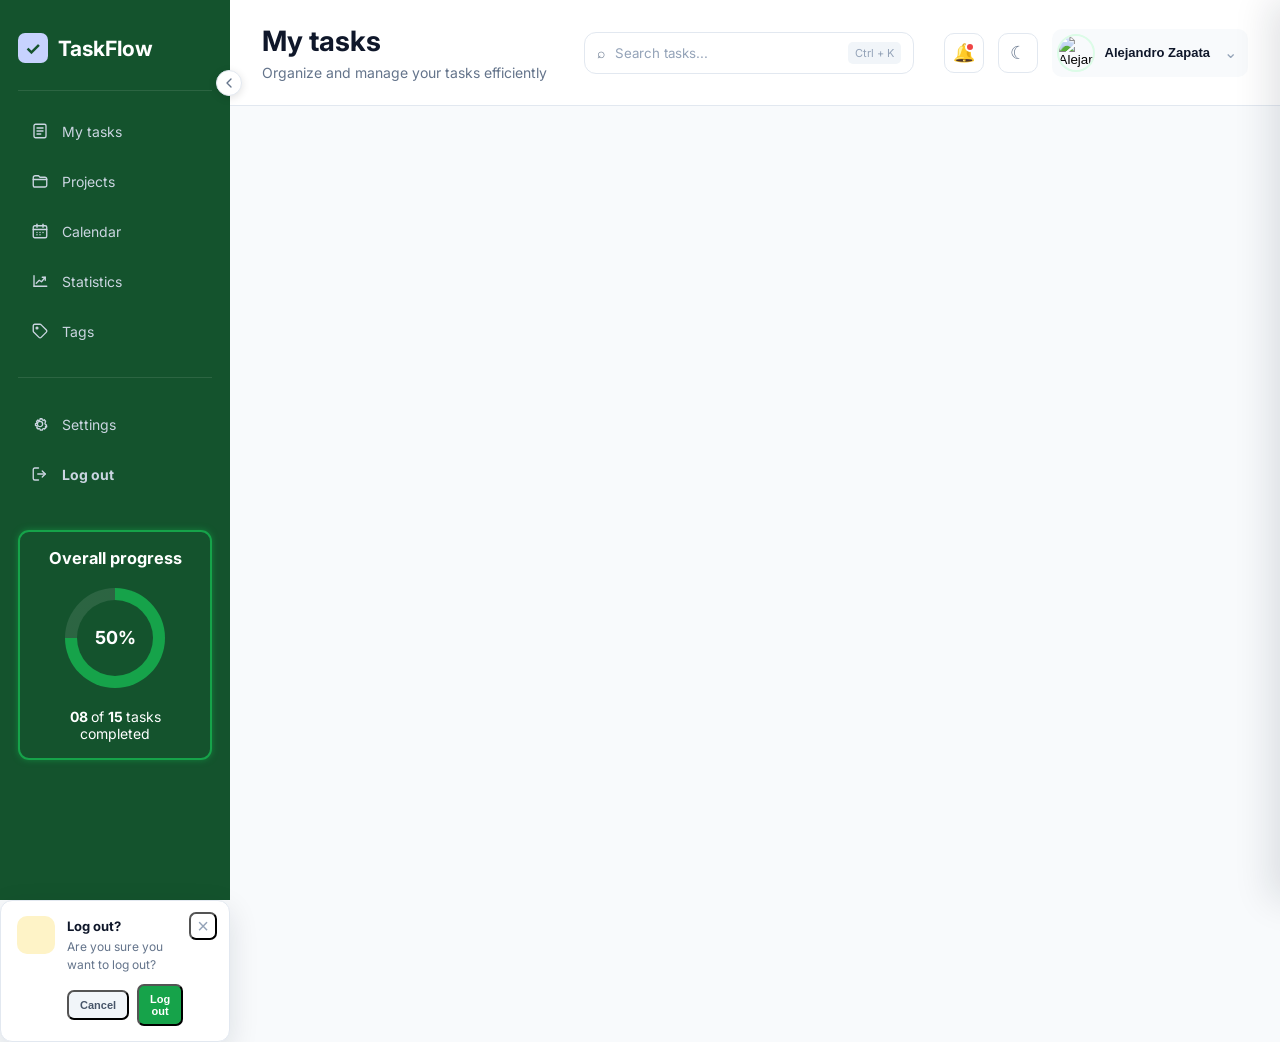
==== commit 05c9667f: "Modelo de toast" ====
--- a/index.html
+++ b/index.html
@@ -930,6 +930,54 @@
     </aside>
 
 
+    <!-- TOAST CONTAINER -->
+<div class="toast toast-warning">
+
+    <div class="toastIcon">
+        <!-- icono -->
+    </div>
+
+    <div class="toastContent">
+
+        <div class="toastTitle">
+            Log out?
+        </div>
+
+        <div class="toastMessage">
+            Are you sure you want to log out?
+        </div>
+
+        <div class="toastActions">
+
+            <button
+                type="button"
+                class="toastAction cancel"
+            >
+                Cancel
+            </button>
+
+            <button
+                type="button"
+                class="toastAction confirm"
+            >
+                Log out
+            </button>
+
+        </div>
+
+    </div>
+
+    <button
+        type="button"
+        class="toastClose"
+        aria-label="Close"
+    >
+        ×
+    </button>
+
+</div>
+
+
     <!-- =========================================
          JAVASCRIPT
     ========================================== -->
--- a/css/styles.css
+++ b/css/styles.css
@@ -2760,3 +2760,407 @@
     }
 }
 
+
+/* ============================================================
+   TOAST CONTAINER
+============================================================ */
+
+.toastContainer {
+    position: fixed;
+
+    top: 24px;
+    right: 24px;
+
+    z-index: 9999;
+
+    width: min(380px, calc(100vw - 32px));
+
+    display: flex;
+    flex-direction: column;
+
+    gap: 12px;
+
+    pointer-events: none;
+}
+
+
+/* ============================================================
+   TOAST
+============================================================ */
+
+.toast {
+    position: relative;
+
+    display: flex;
+    align-items: flex-start;
+
+    gap: 12px;
+
+    width: 100%;
+
+    padding: 15px 16px;
+
+    background: var(--surface, #FFFFFF);
+
+    border: 1px solid var(--border, #E2E8F0);
+
+    border-radius: 12px;
+
+    box-shadow:
+        0 10px 30px rgba(15, 23, 42, 0.12);
+
+    pointer-events: auto;
+
+    animation:
+        toastEnter 0.3s ease forwards;
+
+    overflow: hidden;
+}
+
+
+/* ============================================================
+   TOAST EXIT
+============================================================ */
+
+.toast.removing {
+    animation:
+        toastExit 0.25s ease forwards;
+}
+
+
+/* ============================================================
+   TOAST ICON
+============================================================ */
+
+.toastIcon {
+    flex: 0 0 auto;
+
+    width: 38px;
+    height: 38px;
+
+    display: flex;
+    align-items: center;
+    justify-content: center;
+
+    border-radius: 10px;
+
+    background: #FEF3C7;
+
+    color: #D97706;
+}
+
+
+.toastIcon svg {
+    width: 20px;
+    height: 20px;
+
+    fill: none;
+
+    stroke: currentColor;
+
+    stroke-width: 2;
+
+    stroke-linecap: round;
+    stroke-linejoin: round;
+}
+
+
+/* ============================================================
+   TOAST CONTENT
+============================================================ */
+
+.toastContent {
+    flex: 1;
+
+    min-width: 0;
+
+    padding-top: 1px;
+}
+
+
+.toastTitle {
+    margin-bottom: 3px;
+
+    color: var(--text-primary, #0F172A);
+
+    font-size: 13px;
+
+    font-weight: 700;
+
+    line-height: 1.4;
+}
+
+
+.toastMessage {
+    color: var(--text-secondary, #64748B);
+
+    font-size: 12px;
+
+    line-height: 1.5;
+}
+
+
+/* ============================================================
+   TOAST CLOSE
+============================================================ */
+
+.toastClose {
+    flex: 0 0 auto;
+
+    width: 28px;
+    height: 28px;
+
+    display: flex;
+    align-items: center;
+    justify-content: center;
+
+    margin: -4px -4px 0 0;
+
+    border-radius: 7px;
+
+    background: transparent;
+
+    color: var(--text-muted, #94A3B8);
+
+    font-size: 20px;
+
+    line-height: 1;
+
+    cursor: pointer;
+
+    transition:
+        background-color 0.2s ease,
+        color 0.2s ease;
+}
+
+
+.toastClose:hover {
+    background: #F1F5F9;
+
+    color: var(--text-primary, #0F172A);
+}
+
+
+/* ============================================================
+   TOAST PROGRESS
+============================================================ */
+
+.toastProgress {
+    position: absolute;
+
+    bottom: 0;
+    left: 0;
+
+    width: 100%;
+    height: 3px;
+
+    background: #D97706;
+
+    transform-origin: left;
+
+    animation:
+        toastProgress 4s linear forwards;
+}
+
+
+/* ============================================================
+   SUCCESS
+============================================================ */
+
+.toast-success .toastIcon {
+    background: #DCFCE7;
+
+    color: #16A34A;
+}
+
+
+.toast-success .toastProgress {
+    background: #16A34A;
+}
+
+
+/* ============================================================
+   ERROR
+============================================================ */
+
+.toast-error .toastIcon {
+    background: #FEE2E2;
+
+    color: #DC2626;
+}
+
+
+.toast-error .toastProgress {
+    background: #DC2626;
+}
+
+
+/* ============================================================
+   INFO
+============================================================ */
+
+.toast-info .toastIcon {
+    background: #DBEAFE;
+
+    color: #2563EB;
+}
+
+
+.toast-info .toastProgress {
+    background: #2563EB;
+}
+
+
+/* ============================================================
+   WARNING / CONFIRMATION
+============================================================ */
+
+.toast-warning .toastIcon {
+    background: #FEF3C7;
+
+    color: #D97706;
+}
+
+
+.toast-warning .toastProgress {
+    background: #D97706;
+}
+
+
+/* ============================================================
+   TOAST ACTIONS
+============================================================ */
+
+.toastActions {
+    display: flex;
+
+    align-items: center;
+
+    gap: 8px;
+
+    margin-top: 10px;
+}
+
+
+.toastAction {
+    padding: 7px 11px;
+
+    border-radius: 7px;
+
+    font-size: 11px;
+
+    font-weight: 600;
+
+    cursor: pointer;
+
+    transition:
+        background-color 0.2s ease,
+        color 0.2s ease;
+}
+
+
+/* Cancel */
+
+.toastAction.cancel {
+    background: #F1F5F9;
+
+    color: #475569;
+}
+
+
+.toastAction.cancel:hover {
+    background: #E2E8F0;
+
+    color: #0F172A;
+}
+
+
+/* Confirm */
+
+.toastAction.confirm {
+    background: var(--primary, #16A34A);
+
+    color: #FFFFFF;
+}
+
+
+.toastAction.confirm:hover {
+    background: var(--primary-hover, #15803D);
+}
+
+
+/* ============================================================
+   ANIMATIONS
+============================================================ */
+
+@keyframes toastEnter {
+
+    from {
+        opacity: 0;
+
+        transform:
+            translateX(30px)
+            scale(0.96);
+    }
+
+    to {
+        opacity: 1;
+
+        transform:
+            translateX(0)
+            scale(1);
+    }
+
+}
+
+
+@keyframes toastExit {
+
+    from {
+        opacity: 1;
+
+        transform:
+            translateX(0)
+            scale(1);
+    }
+
+    to {
+        opacity: 0;
+
+        transform:
+            translateX(30px)
+            scale(0.96);
+    }
+
+}
+
+
+@keyframes toastProgress {
+
+    from {
+        transform: scaleX(1);
+    }
+
+    to {
+        transform: scaleX(0);
+    }
+
+}
+
+
+/* ============================================================
+   RESPONSIVE
+============================================================ */
+
+@media (max-width: 600px) {
+
+    .toastContainer {
+        top: 16px;
+
+        right: 16px;
+        left: 16px;
+
+        width: auto;
+    }
+
+}
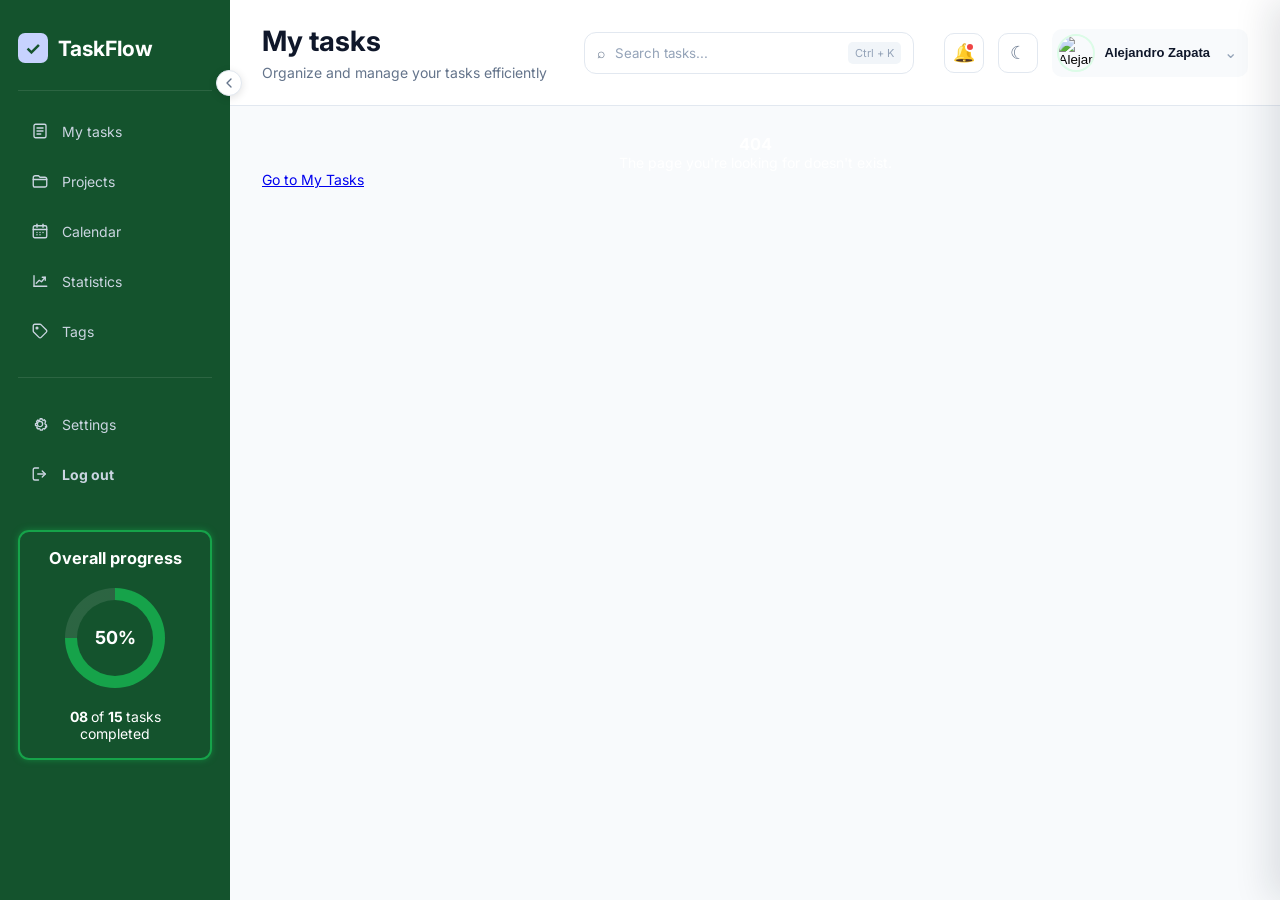
==== commit 1650e6a7: "v2" ====
--- a/index.html
+++ b/index.html
@@ -930,54 +930,6 @@
     </aside>
 
 
-    <!-- TOAST CONTAINER -->
-<div class="toast toast-warning">
-
-    <div class="toastIcon">
-        <!-- icono -->
-    </div>
-
-    <div class="toastContent">
-
-        <div class="toastTitle">
-            Log out?
-        </div>
-
-        <div class="toastMessage">
-            Are you sure you want to log out?
-        </div>
-
-        <div class="toastActions">
-
-            <button
-                type="button"
-                class="toastAction cancel"
-            >
-                Cancel
-            </button>
-
-            <button
-                type="button"
-                class="toastAction confirm"
-            >
-                Log out
-            </button>
-
-        </div>
-
-    </div>
-
-    <button
-        type="button"
-        class="toastClose"
-        aria-label="Close"
-    >
-        ×
-    </button>
-
-</div>
-
-
     <!-- =========================================
          JAVASCRIPT
     ========================================== -->
--- a/css/styles.css
+++ b/css/styles.css
@@ -2760,407 +2760,3 @@
     }
 }
 
-
-/* ============================================================
-   TOAST CONTAINER
-============================================================ */
-
-.toastContainer {
-    position: fixed;
-
-    top: 24px;
-    right: 24px;
-
-    z-index: 9999;
-
-    width: min(380px, calc(100vw - 32px));
-
-    display: flex;
-    flex-direction: column;
-
-    gap: 12px;
-
-    pointer-events: none;
-}
-
-
-/* ============================================================
-   TOAST
-============================================================ */
-
-.toast {
-    position: relative;
-
-    display: flex;
-    align-items: flex-start;
-
-    gap: 12px;
-
-    width: 100%;
-
-    padding: 15px 16px;
-
-    background: var(--surface, #FFFFFF);
-
-    border: 1px solid var(--border, #E2E8F0);
-
-    border-radius: 12px;
-
-    box-shadow:
-        0 10px 30px rgba(15, 23, 42, 0.12);
-
-    pointer-events: auto;
-
-    animation:
-        toastEnter 0.3s ease forwards;
-
-    overflow: hidden;
-}
-
-
-/* ============================================================
-   TOAST EXIT
-============================================================ */
-
-.toast.removing {
-    animation:
-        toastExit 0.25s ease forwards;
-}
-
-
-/* ============================================================
-   TOAST ICON
-============================================================ */
-
-.toastIcon {
-    flex: 0 0 auto;
-
-    width: 38px;
-    height: 38px;
-
-    display: flex;
-    align-items: center;
-    justify-content: center;
-
-    border-radius: 10px;
-
-    background: #FEF3C7;
-
-    color: #D97706;
-}
-
-
-.toastIcon svg {
-    width: 20px;
-    height: 20px;
-
-    fill: none;
-
-    stroke: currentColor;
-
-    stroke-width: 2;
-
-    stroke-linecap: round;
-    stroke-linejoin: round;
-}
-
-
-/* ============================================================
-   TOAST CONTENT
-============================================================ */
-
-.toastContent {
-    flex: 1;
-
-    min-width: 0;
-
-    padding-top: 1px;
-}
-
-
-.toastTitle {
-    margin-bottom: 3px;
-
-    color: var(--text-primary, #0F172A);
-
-    font-size: 13px;
-
-    font-weight: 700;
-
-    line-height: 1.4;
-}
-
-
-.toastMessage {
-    color: var(--text-secondary, #64748B);
-
-    font-size: 12px;
-
-    line-height: 1.5;
-}
-
-
-/* ============================================================
-   TOAST CLOSE
-============================================================ */
-
-.toastClose {
-    flex: 0 0 auto;
-
-    width: 28px;
-    height: 28px;
-
-    display: flex;
-    align-items: center;
-    justify-content: center;
-
-    margin: -4px -4px 0 0;
-
-    border-radius: 7px;
-
-    background: transparent;
-
-    color: var(--text-muted, #94A3B8);
-
-    font-size: 20px;
-
-    line-height: 1;
-
-    cursor: pointer;
-
-    transition:
-        background-color 0.2s ease,
-        color 0.2s ease;
-}
-
-
-.toastClose:hover {
-    background: #F1F5F9;
-
-    color: var(--text-primary, #0F172A);
-}
-
-
-/* ============================================================
-   TOAST PROGRESS
-============================================================ */
-
-.toastProgress {
-    position: absolute;
-
-    bottom: 0;
-    left: 0;
-
-    width: 100%;
-    height: 3px;
-
-    background: #D97706;
-
-    transform-origin: left;
-
-    animation:
-        toastProgress 4s linear forwards;
-}
-
-
-/* ============================================================
-   SUCCESS
-============================================================ */
-
-.toast-success .toastIcon {
-    background: #DCFCE7;
-
-    color: #16A34A;
-}
-
-
-.toast-success .toastProgress {
-    background: #16A34A;
-}
-
-
-/* ============================================================
-   ERROR
-============================================================ */
-
-.toast-error .toastIcon {
-    background: #FEE2E2;
-
-    color: #DC2626;
-}
-
-
-.toast-error .toastProgress {
-    background: #DC2626;
-}
-
-
-/* ============================================================
-   INFO
-============================================================ */
-
-.toast-info .toastIcon {
-    background: #DBEAFE;
-
-    color: #2563EB;
-}
-
-
-.toast-info .toastProgress {
-    background: #2563EB;
-}
-
-
-/* ============================================================
-   WARNING / CONFIRMATION
-============================================================ */
-
-.toast-warning .toastIcon {
-    background: #FEF3C7;
-
-    color: #D97706;
-}
-
-
-.toast-warning .toastProgress {
-    background: #D97706;
-}
-
-
-/* ============================================================
-   TOAST ACTIONS
-============================================================ */
-
-.toastActions {
-    display: flex;
-
-    align-items: center;
-
-    gap: 8px;
-
-    margin-top: 10px;
-}
-
-
-.toastAction {
-    padding: 7px 11px;
-
-    border-radius: 7px;
-
-    font-size: 11px;
-
-    font-weight: 600;
-
-    cursor: pointer;
-
-    transition:
-        background-color 0.2s ease,
-        color 0.2s ease;
-}
-
-
-/* Cancel */
-
-.toastAction.cancel {
-    background: #F1F5F9;
-
-    color: #475569;
-}
-
-
-.toastAction.cancel:hover {
-    background: #E2E8F0;
-
-    color: #0F172A;
-}
-
-
-/* Confirm */
-
-.toastAction.confirm {
-    background: var(--primary, #16A34A);
-
-    color: #FFFFFF;
-}
-
-
-.toastAction.confirm:hover {
-    background: var(--primary-hover, #15803D);
-}
-
-
-/* ============================================================
-   ANIMATIONS
-============================================================ */
-
-@keyframes toastEnter {
-
-    from {
-        opacity: 0;
-
-        transform:
-            translateX(30px)
-            scale(0.96);
-    }
-
-    to {
-        opacity: 1;
-
-        transform:
-            translateX(0)
-            scale(1);
-    }
-
-}
-
-
-@keyframes toastExit {
-
-    from {
-        opacity: 1;
-
-        transform:
-            translateX(0)
-            scale(1);
-    }
-
-    to {
-        opacity: 0;
-
-        transform:
-            translateX(30px)
-            scale(0.96);
-    }
-
-}
-
-
-@keyframes toastProgress {
-
-    from {
-        transform: scaleX(1);
-    }
-
-    to {
-        transform: scaleX(0);
-    }
-
-}
-
-
-/* ============================================================
-   RESPONSIVE
-============================================================ */
-
-@media (max-width: 600px) {
-
-    .toastContainer {
-        top: 16px;
-
-        right: 16px;
-        left: 16px;
-
-        width: auto;
-    }
-
-}
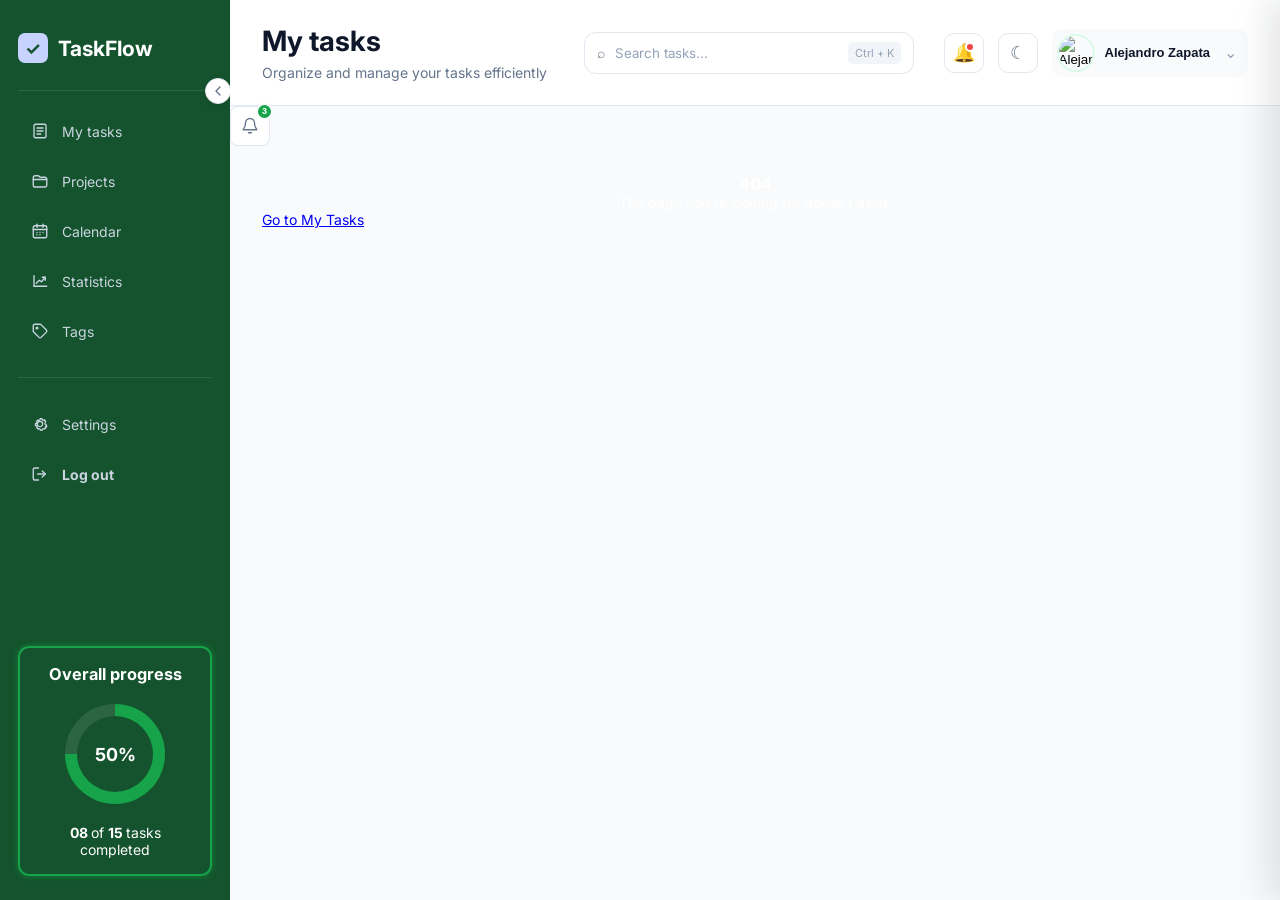
==== commit 648589e9: "Nuevo componente, notificaciones" ====
--- a/index.html
+++ b/index.html
@@ -72,7 +72,7 @@
                 <span class="itemText">
                     My tasks
                 </span>
- 
+
             </a>
 
 
@@ -356,6 +356,191 @@
             </div>
 
         </header>
+
+        <div class="notificationWrapper">
+
+            <!-- Notification button -->
+            <button type="button" class="notificationButton" aria-label="Open notifications" aria-expanded="false"
+                aria-controls="notificationPanel">
+
+                <svg class="notificationIcon" viewBox="0 0 24 24" aria-hidden="true">
+                    <path d="M18 8a6 6 0 0 0-12 0c0 7-3 7-3 9h18c0-2-3-2-3-9"></path>
+
+                    <path d="M10 21h4"></path>
+                </svg>
+
+                <!-- Unread indicator -->
+                <span class="notificationBadge">3</span>
+
+            </button>
+
+
+            <!-- Notification panel -->
+            <div id="notificationPanel" class="notificationPanel" hidden>
+
+                <!-- Header -->
+                <div class="notificationHeader">
+
+                    <div>
+                        <h3>Notifications</h3>
+
+                        <span class="notificationCount">
+                            3 unread
+                        </span>
+                    </div>
+
+                    <button type="button" class="markAllButton">
+                        Mark all
+                    </button>
+
+                </div>
+
+
+                <!-- Notification list -->
+                <div class="notificationList">
+
+
+                    <!-- Notification -->
+                    <article class="notificationItem unread">
+
+                        <div class="notificationItemIcon success">
+
+                            <svg viewBox="0 0 24 24" aria-hidden="true">
+                                <path d="m5 12 4 4L19 6"></path>
+                            </svg>
+
+                        </div>
+
+
+                        <div class="notificationContent">
+
+                            <div class="notificationTitleRow">
+
+                                <h4>
+                                    Task completed
+                                </h4>
+
+                                <span class="notificationDot"></span>
+
+                            </div>
+
+                            <p>
+                                “Design dashboard interface”
+                                was completed.
+                            </p>
+
+                            <time>
+                                5 minutes ago
+                            </time>
+
+                        </div>
+
+                    </article>
+
+
+                    <!-- Notification -->
+                    <article class="notificationItem unread">
+
+                        <div class="notificationItemIcon warning">
+
+                            <svg viewBox="0 0 24 24" aria-hidden="true">
+                                <path d="M12 3 2.5 20h19L12 3Z"></path>
+
+                                <path d="M12 9v4"></path>
+
+                                <path d="M12 16h.01"></path>
+
+                            </svg>
+
+                        </div>
+
+
+                        <div class="notificationContent">
+
+                            <div class="notificationTitleRow">
+
+                                <h4>
+                                    Task due soon
+                                </h4>
+
+                                <span class="notificationDot"></span>
+
+                            </div>
+
+                            <p>
+                                “Create Tasks API” is due
+                                today.
+                            </p>
+
+                            <time>
+                                1 hour ago
+                            </time>
+
+                        </div>
+
+                    </article>
+
+
+                    <!-- Notification -->
+                    <article class="notificationItem">
+
+                        <div class="notificationItemIcon info">
+
+                            <svg viewBox="0 0 24 24" aria-hidden="true">
+                                <circle cx="12" cy="12" r="9"></circle>
+
+                                <path d="M12 11v5"></path>
+
+                                <path d="M12 8h.01"></path>
+
+                            </svg>
+
+                        </div>
+
+
+                        <div class="notificationContent">
+
+                            <div class="notificationTitleRow">
+
+                                <h4>
+                                    Task updated
+                                </h4>
+
+                            </div>
+
+                            <p>
+                                “Implement filters” was
+                                updated.
+                            </p>
+
+                            <time>
+                                Yesterday
+                            </time>
+
+                        </div>
+
+                    </article>
+
+                </div>
+
+
+                <!-- Footer -->
+                <div class="notificationFooter">
+
+                    <button type="button" class="viewNotificationsButton">
+                        View all notifications
+
+                        <svg viewBox="0 0 24 24" aria-hidden="true">
+                            <path d="m9 18 6-6-6-6"></path>
+                        </svg>
+
+                    </button>
+
+                </div>
+
+            </div>
+
+        </div>
 
 
         <!-- =========================================
@@ -935,6 +1120,26 @@
     ========================================== -->
 
     <script type="module" src="./js/app.js"></script>
+    <script defer>
+        const notificationButton =
+            document.querySelector(".notificationButton");
+
+        const notificationPanel =
+            document.querySelector("#notificationPanel");
+
+        notificationButton.addEventListener("click", () => {
+
+            const isOpen = !notificationPanel.hidden;
+
+            notificationPanel.hidden = isOpen;
+
+            notificationButton.setAttribute(
+                "aria-expanded",
+                String(!isOpen)
+            );
+
+        });
+    </script>
 
 </body>
 
--- a/css/styles.css
+++ b/css/styles.css
@@ -182,10 +182,11 @@
 ========================================================= */
 
 body {
-    min-height: 100vh;
+    height: 100vh;
+    overflow: hidden;
 
     display: grid;
-    grid-template-columns: 230px 1fr;
+    grid-template-columns: 230px minmax(0, 1fr);
 
     background-color: var(--background);
 
@@ -200,10 +201,13 @@
 ========================================================= */
 
 aside {
-    position: relative;
+   position: relative;
 
     width: 230px;
-    min-height: 100vh;
+    height: 100vh;
+
+    overflow-y: auto;
+    overflow-x: hidden;
 
     background-color: var(--sidebar);
     color: white;
@@ -363,7 +367,7 @@
 ========================================================= */
 
 .stad {
-    margin-top: 2.1rem;
+    margin-top: auto;
 
     padding: 1rem;
 
@@ -451,6 +455,10 @@
 
 main {
     min-width: 0;
+    height: 100vh;
+
+    overflow-y: auto;
+    overflow-x: hidden;
 
     background-color: var(--background);
 }
@@ -1053,7 +1061,7 @@
     padding: 0 12px;
 
     border: 1px solid var(--border);
-    border-radius: var(--radius-md);
+    border-radius: var(--radius-lg);
 
     background-color: var(--surface);
 
@@ -1065,6 +1073,8 @@
     outline: none;
 
     cursor: pointer;
+
+
 }
 
 
@@ -2621,8 +2631,8 @@
 .sidebarToggle {
     position: absolute;
 
-    top: 70px;
-    right: -12px;
+    top: 78px;
+    right: -1px;
 
     width: 26px;
     height: 26px;
@@ -2760,3 +2770,425 @@
     }
 }
 
+/* ============================================================
+   NOTIFICATION WRAPPER
+   ============================================================ */
+
+.notificationWrapper {
+    position: relative;
+}
+
+
+/* ============================================================
+   NOTIFICATION BUTTON
+   ============================================================ */
+
+.notificationButton {
+    position: relative;
+
+    width: 40px;
+    height: 40px;
+
+    display: flex;
+    align-items: center;
+    justify-content: center;
+
+    border: 1px solid var(--border);
+    border-radius: 8px;
+
+    background: var(--surface);
+    color: var(--text-secondary);
+
+    cursor: pointer;
+
+    transition:
+        background-color 0.2s ease,
+        border-color 0.2s ease,
+        color 0.2s ease;
+}
+
+
+.notificationButton:hover {
+    background: var(--surface-hover);
+    border-color: var(--border-hover);
+    color: var(--text-primary);
+}
+
+
+.notificationButton:focus-visible {
+    outline: 2px solid var(--primary);
+    outline-offset: 2px;
+}
+
+
+/* ============================================================
+   NOTIFICATION SVG
+   ============================================================ */
+
+.notificationIcon {
+    width: 18px;
+    height: 18px;
+
+    fill: none;
+    stroke: currentColor;
+
+    stroke-width: 1.8;
+    stroke-linecap: round;
+    stroke-linejoin: round;
+}
+
+
+/* ============================================================
+   BADGE
+   ============================================================ */
+
+.notificationBadge {
+    position: absolute;
+
+    top: -4px;
+    right: -4px;
+
+    min-width: 17px;
+    height: 17px;
+
+    padding: 0 4px;
+
+    display: flex;
+    align-items: center;
+    justify-content: center;
+
+    border: 2px solid var(--background);
+    border-radius: 999px;
+
+    background: var(--primary);
+    color: white;
+
+    font-size: 9px;
+    font-weight: 700;
+    line-height: 1;
+}
+
+
+/* ============================================================
+   NOTIFICATION PANEL
+   ============================================================ */
+
+.notificationPanel {
+    position: absolute;
+
+    top: calc(100% + 10px);
+    right: 0;
+
+    width: 360px;
+
+    overflow: hidden;
+
+    border: 1px solid var(--border);
+    border-radius: 12px;
+
+    background: var(--surface);
+
+    box-shadow:
+        0 18px 45px rgba(0, 0, 0, 0.35),
+        0 4px 12px rgba(0, 0, 0, 0.2);
+
+    z-index: 1000;
+}
+
+
+/* ============================================================
+   PANEL HEADER
+   ============================================================ */
+
+.notificationHeader {
+    min-height: 64px;
+
+    padding: 14px 16px;
+
+    display: flex;
+    align-items: center;
+    justify-content: space-between;
+
+    border-bottom: 1px solid var(--border);
+}
+
+
+.notificationHeader h3 {
+    margin: 0;
+
+    color: var(--text-primary);
+
+    font-size: 14px;
+    font-weight: 700;
+}
+
+
+.notificationCount {
+    display: block;
+
+    margin-top: 3px;
+
+    color: var(--text-secondary);
+
+    font-size: 11px;
+}
+
+
+.markAllButton {
+    border: none;
+
+    background: transparent;
+    color: var(--primary);
+
+    font-size: 11px;
+    font-weight: 600;
+
+    cursor: pointer;
+}
+
+
+.markAllButton:hover {
+    color: var(--primary-hover);
+}
+
+
+/* ============================================================
+   NOTIFICATION LIST
+   ============================================================ */
+
+.notificationList {
+    max-height: 330px;
+
+    overflow-y: auto;
+}
+
+
+/* ============================================================
+   NOTIFICATION ITEM
+   ============================================================ */
+
+.notificationItem {
+    position: relative;
+
+    display: flex;
+    gap: 12px;
+
+    padding: 14px 16px;
+
+    border-bottom: 1px solid var(--border);
+
+    background: transparent;
+
+    transition:
+        background-color 0.2s ease;
+}
+
+
+.notificationItem:hover {
+    background: var(--surface-hover);
+}
+
+
+.notificationItem.unread {
+    background: rgba(22, 163, 74, 0.035);
+}
+
+
+.notificationItem:last-child {
+    border-bottom: none;
+}
+
+
+/* ============================================================
+   NOTIFICATION ICON
+   ============================================================ */
+
+.notificationItemIcon {
+    width: 34px;
+    height: 34px;
+
+    flex: 0 0 34px;
+
+    display: flex;
+    align-items: center;
+    justify-content: center;
+
+    border-radius: 8px;
+}
+
+
+.notificationItemIcon svg {
+    width: 17px;
+    height: 17px;
+
+    fill: none;
+
+    stroke: currentColor;
+
+    stroke-width: 1.8;
+    stroke-linecap: round;
+    stroke-linejoin: round;
+}
+
+
+/* Success */
+
+.notificationItemIcon.success {
+    background: var(--primary-light);
+    color: var(--primary);
+}
+
+
+/* Warning */
+
+.notificationItemIcon.warning {
+    background: rgba(245, 158, 11, 0.10);
+    color: #f59e0b;
+}
+
+
+/* Info */
+
+.notificationItemIcon.info {
+    background: rgba(59, 130, 246, 0.10);
+    color: #3b82f6;
+}
+
+
+/* ============================================================
+   NOTIFICATION CONTENT
+   ============================================================ */
+
+.notificationContent {
+    min-width: 0;
+
+    flex: 1;
+}
+
+
+.notificationTitleRow {
+    display: flex;
+    align-items: center;
+    gap: 6px;
+}
+
+
+.notificationTitleRow h4 {
+    margin: 0;
+
+    color: var(--text-primary);
+
+    font-size: 12px;
+    font-weight: 600;
+
+    line-height: 1.4;
+}
+
+
+.notificationContent p {
+    margin: 4px 0 5px;
+
+    color: var(--text-secondary);
+
+    font-size: 11px;
+    line-height: 1.5;
+}
+
+
+.notificationContent time {
+    color: var(--text-muted);
+
+    font-size: 10px;
+}
+
+
+/* ============================================================
+   UNREAD DOT
+   ============================================================ */
+
+.notificationDot {
+    width: 5px;
+    height: 5px;
+
+    flex: 0 0 5px;
+
+    border-radius: 50%;
+
+    background: var(--primary);
+}
+
+
+/* ============================================================
+   FOOTER
+   ============================================================ */
+
+.notificationFooter {
+    padding: 10px;
+
+    border-top: 1px solid var(--border);
+}
+
+
+.viewNotificationsButton {
+    width: 100%;
+
+    min-height: 34px;
+
+    display: flex;
+    align-items: center;
+    justify-content: center;
+    gap: 6px;
+
+    border: none;
+    border-radius: 7px;
+
+    background: transparent;
+    color: var(--text-secondary);
+
+    font-size: 11px;
+    font-weight: 600;
+
+    cursor: pointer;
+
+    transition:
+        background-color 0.2s ease,
+        color 0.2s ease;
+}
+
+
+.viewNotificationsButton:hover {
+    background: var(--surface-hover);
+    color: var(--text-primary);
+}
+
+
+.viewNotificationsButton svg {
+    width: 14px;
+    height: 14px;
+
+    fill: none;
+    stroke: currentColor;
+
+    stroke-width: 2;
+    stroke-linecap: round;
+    stroke-linejoin: round;
+}
+
+
+/* ============================================================
+   RESPONSIVE
+   ============================================================ */
+
+@media (max-width: 600px) {
+
+    .notificationPanel {
+        position: fixed;
+
+        top: 70px;
+        left: 12px;
+        right: 12px;
+
+        width: auto;
+    }
+
+}
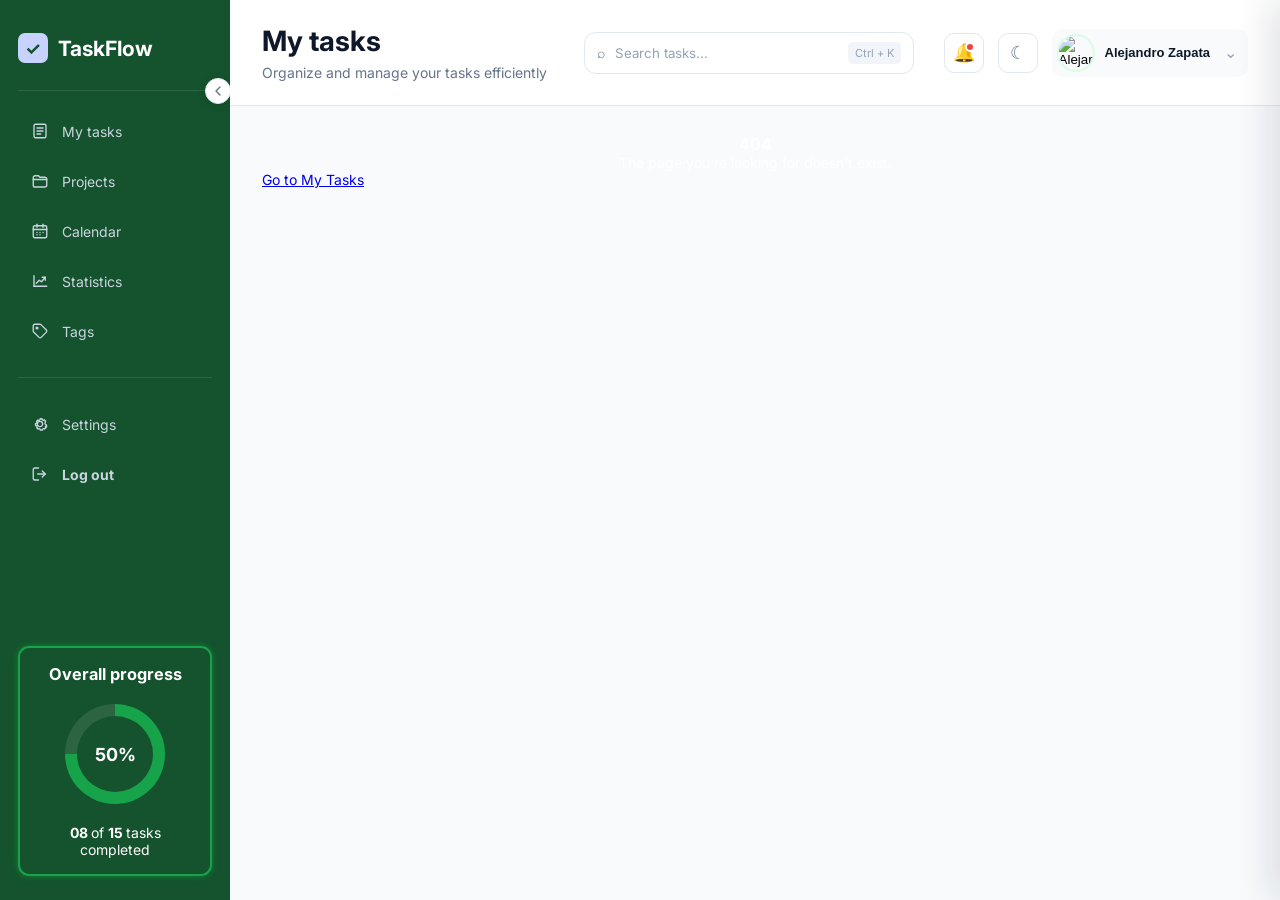
==== commit 108a129f: "feat(notifications): add notification panel to dashboard" ====
--- a/index.html
+++ b/index.html
@@ -358,21 +358,6 @@
         </header>
 
         <div class="notificationWrapper">
-
-            <!-- Notification button -->
-            <button type="button" class="notificationButton" aria-label="Open notifications" aria-expanded="false"
-                aria-controls="notificationPanel">
-
-                <svg class="notificationIcon" viewBox="0 0 24 24" aria-hidden="true">
-                    <path d="M18 8a6 6 0 0 0-12 0c0 7-3 7-3 9h18c0-2-3-2-3-9"></path>
-
-                    <path d="M10 21h4"></path>
-                </svg>
-
-                <!-- Unread indicator -->
-                <span class="notificationBadge">3</span>
-
-            </button>
 
 
             <!-- Notification panel -->
@@ -1121,11 +1106,9 @@
 
     <script type="module" src="./js/app.js"></script>
     <script defer>
-        const notificationButton =
-            document.querySelector(".notificationButton");
-
-        const notificationPanel =
-            document.querySelector("#notificationPanel");
+        const notificationButton = document.querySelector(".noty");
+
+        const notificationPanel =document.querySelector("#notificationPanel");
 
         notificationButton.addEventListener("click", () => {
 
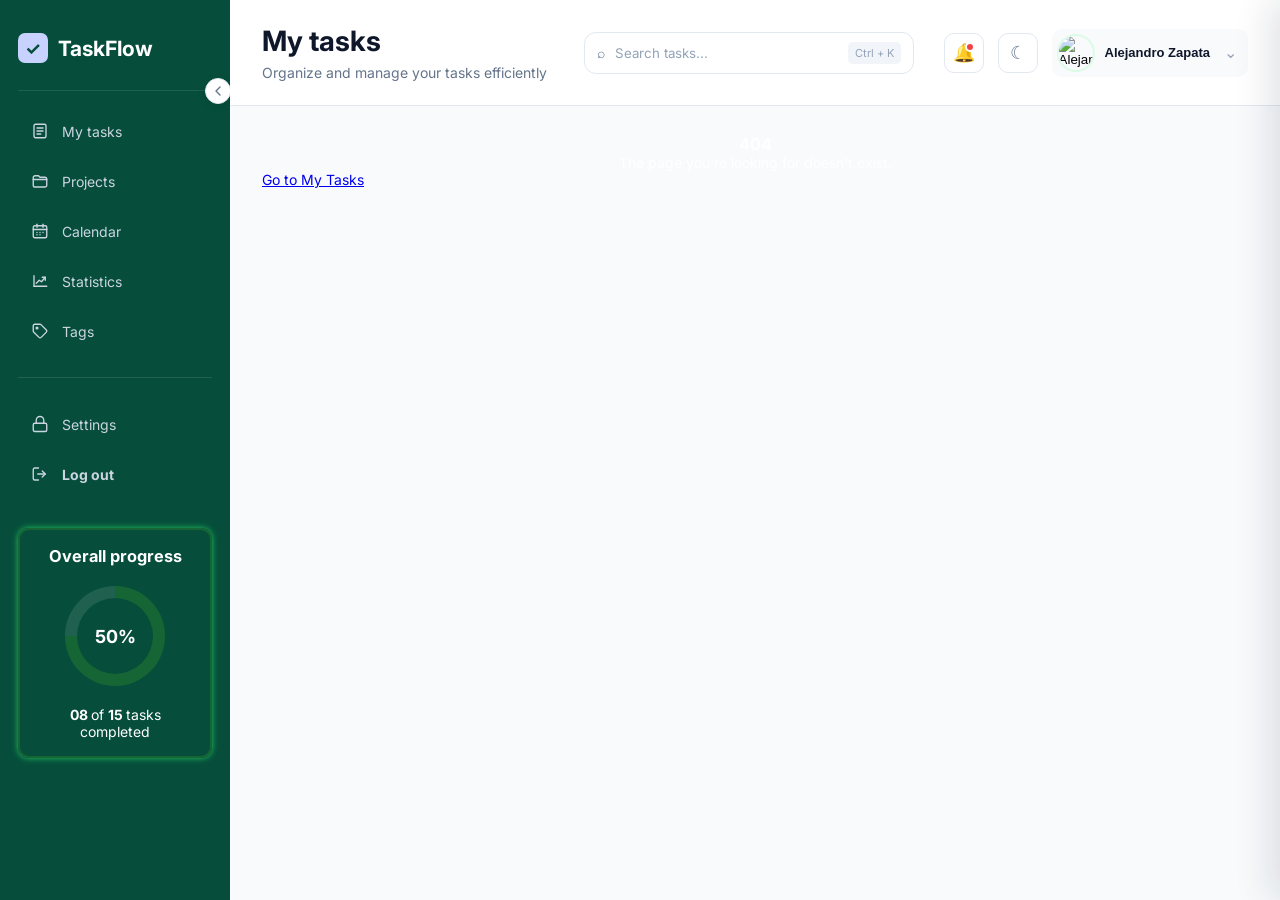
==== commit 638d557b: "Se agrego nueva paleta de colores" ====
--- a/index.html
+++ b/index.html
@@ -1,15 +1,16 @@
 <!DOCTYPE html>
-<html lang="en">
-
+<html lang="es" translate="no" class="notranslate">
+    
 <head>
     <meta charset="UTF-8">
     <meta name="viewport" content="width=device-width, initial-scale=1.0">
+    <meta name="google" content="notranslate">
 
     <title>TaskFlow</title>
 
     <link rel="preconnect" href="https://fonts.googleapis.com">
     <link rel="preconnect" href="https://fonts.gstatic.com" crossorigin>
-
+    <link rel="shortcut icon" href="img/log.png" type="image">
     <link href="https://fonts.googleapis.com/css2?family=Inter:wght@400;500;600;700;800&display=swap" rel="stylesheet">
 
     <link rel="stylesheet" href="./css/styles.css">
@@ -195,11 +196,10 @@
 
                     <svg viewBox="0 0 24 24" aria-hidden="true">
 
-                        <path d="M12 15.5a3.5 3.5 0 1 0 0-7 3.5 3.5 0 0 0 0 7Z">
-                        </path>
-
-                        <path
-                            d="M19.4 15a1.7 1.7 0 0 0 .3 1.9l.1.1-1.8 1.8-.1-.1a1.7 1.7 0 0 0-1.9-.3 1.7 1.7 0 0 0-1 1.6v.2h-2.5V20a1.7 1.7 0 0 0-1-1.6 1.7 1.7 0 0 0-1.9.3l-.1.1-1.8-1.8.1-.1a1.7 1.7 0 0 0 .3-1.9 1.7 1.7 0 0 0-1.6-1H6v-2.5h.2a1.7 1.7 0 0 0 1.6-1 1.7 1.7 0 0 0-.3-1.9l-.1-.1 1.8-1.8.1.1a1.7 1.7 0 0 0 1.9.3 1.7 1.7 0 0 0 1-1.6V5h2.5v.2a1.7 1.7 0 0 0 1 1.6 1.7 1.7 0 0 0 1.9-.3l.1-.1 1.8 1.8-.1.1a1.7 1.7 0 0 0-.3 1.9 1.7 1.7 0 0 0-.3 1.9 1.7 1.7 0 0 0 1.6 1h.2v2.5H21a1.7 1.7 0 0 0-1.6 1Z">
+                        <rect width="18" height="11" x="3" y="11" rx="2">
+                        </rect>
+
+                        <path d="M7 11V7a5 5 0 0 1 10 0v4">
                         </path>
 
                     </svg>
@@ -982,17 +982,16 @@
 
             <!-- SETTINGS -->
 
-            <button type="button" class="profileAction">
+            <a href="/settings" data-link data-tooltip="settings" class="profileAction">
 
                 <span class="actionIcon">
 
                     <svg viewBox="0 0 24 24" aria-hidden="true">
 
-                        <path d="M12 15.5a3.5 3.5 0 1 0 0-7 3.5 3.5 0 0 0 0 7Z">
-                        </path>
-
-                        <path
-                            d="M19.4 15a1.7 1.7 0 0 0 .34 1.88l.06.06-1.41 1.41-.06-.06a1.7 1.7 0 0 0-1.88-.34 1.7 1.7 0 0 0-1.03 1.56V20h-2v-.09a1.7 1.7 0 0 0-1.03-1.56 1.7 1.7 0 0 0-1.88.34l-.06.06-1.41-1.41.06-.06A1.7 1.7 0 0 0 9.4 15a1.7 1.7 0 0 0-1.56-1.03H7v-2h.84A1.7 1.7 0 0 0 9.4 10.9a1.7 1.7 0 0 0-.34-1.88L9 8.96l1.41-1.41.06.06a1.7 1.7 0 0 0 1.88.34A1.7 1.7 0 0 0 13.38 6.4V6h2v.4a1.7 1.7 0 0 0 1.03 1.56 1.7 1.7 0 0 0 1.88-.34l.06-.06 1.41 1.41-.06.06A1.7 1.7 0 0 0 19.4 10.9a1.7 1.7 0 0 0 1.56 1.03H21v2h-.04A1.7 1.7 0 0 0 19.4 15Z">
+                        <rect width="18" height="11" x="3" y="11" rx="2">
+                        </rect>
+
+                        <path d="M7 11V7a5 5 0 0 1 10 0v4">
                         </path>
 
                     </svg>
@@ -1023,12 +1022,13 @@
 
                 </span>
 
-            </button>
+            </a>
 
 
             <!-- SECURITY -->
 
-            <button type="button" class="profileAction">
+            <!--
+            <a href="/settings" data-link data-tooltip="settings" class="profileAction">
 
                 <span class="actionIcon">
 
@@ -1068,7 +1068,8 @@
 
                 </span>
 
-            </button>
+            </a>
+            -->
 
         </nav>
 
@@ -1108,7 +1109,7 @@
     <script defer>
         const notificationButton = document.querySelector(".noty");
 
-        const notificationPanel =document.querySelector("#notificationPanel");
+        const notificationPanel = document.querySelector("#notificationPanel");
 
         notificationButton.addEventListener("click", () => {
 
--- a/css/styles.css
+++ b/css/styles.css
@@ -13,8 +13,8 @@
        BRAND / PRIMARY
     ========================= */
 
-    --primary: #16A34A;
-    --primary-hover: #15803D;
+    --primary: #166534;
+    --primary-hover: #22C55E;
     --primary-light: #DCFCE7;
 
 
@@ -22,9 +22,9 @@
        SIDEBAR
     ========================= */
 
-    --sidebar: #14532D;
-    --sidebar-secondary: #166534;
-    --sidebar-hover: #15803D;
+ --sidebar: #064E3B;
+--sidebar-secondary: #065F46;
+--sidebar-hover: #047857;
 
 
     /* =========================
@@ -367,7 +367,7 @@
 ========================================================= */
 
 .stad {
-    margin-top: auto;
+    margin-top: 2rem;
 
     padding: 1rem;
 
@@ -1106,7 +1106,7 @@
     background-color: var(--background);
 
     border: 1px solid var(--border);
-    border-radius: var(--radius-md);
+    border-radius: var(--radius-lg);
 }
 
 
@@ -1230,7 +1230,7 @@
     background-color: var(--surface);
 
     border: 1px solid var(--border);
-    border-radius: var(--radius-md);
+    border-radius: var(--radius-lg);
 
     cursor: pointer;
 
@@ -2432,11 +2432,13 @@
 
     gap: 5px;
 
-    padding: 24px;
+    padding: 24px; 
 }
 
 .profileAction {
     width: 100%;
+
+    text-decoration: none;
 
     display: flex;
 
@@ -2876,8 +2878,8 @@
 .notificationPanel {
     position: absolute;
 
-    top: calc(100% + 10px);
-    right: 0;
+    top: calc(100% + -21px);
+    right: 19px;
 
     width: 360px;
 
@@ -3176,6 +3178,664 @@
 
 
 /* ============================================================
+   VISTA DE PROYECTOS
+   ============================================================ */
+
+.projectsGrid {
+    display: grid;
+    grid-template-columns: repeat(3, 1fr);
+
+    gap: 16px;
+}
+
+
+.projectCard {
+    display: flex;
+    flex-direction: column;
+
+    padding: 18px;
+
+    background-color: var(--surface);
+
+    border: 1px solid var(--border);
+    border-radius: var(--radius-lg);
+
+    cursor: pointer;
+
+    transition:
+        transform 0.2s ease,
+        box-shadow 0.2s ease,
+        border-color 0.2s ease;
+}
+
+.projectCard:hover {
+    transform: translateY(-2px);
+
+    border-color: #CBD5E1;
+
+    box-shadow:
+        0 8px 18px rgba(15, 23, 42, 0.07);
+}
+
+
+.projectTop {
+    display: flex;
+    align-items: center;
+    justify-content: space-between;
+
+    margin-bottom: 11px;
+}
+
+
+.projectStatus {
+    display: inline-flex;
+    align-items: center;
+
+    padding: 4px 8px;
+
+    border-radius: 5px;
+
+    font-size: 10px;
+    font-weight: 600;
+}
+
+.projectStatus.active {
+    background-color: var(--info-light);
+    color: var(--info);
+}
+
+.projectStatus.completed {
+    background-color: var(--success-light);
+    color: var(--success);
+}
+
+.projectStatus.onhold {
+    background-color: var(--warning-light);
+    color: #B45309;
+}
+
+
+.projectCard h4 {
+    margin-bottom: 7px;
+
+    color: var(--text-primary);
+
+    font-size: 14px;
+    font-weight: 600;
+
+    line-height: 1.4;
+}
+
+.projectCard p {
+    margin-bottom: 16px;
+
+    color: var(--text-secondary);
+
+    font-size: 11px;
+
+    line-height: 1.5;
+}
+
+
+.projectProgress {
+    margin-bottom: 16px;
+}
+
+
+.projectProgressLabel {
+    display: flex;
+    align-items: center;
+    justify-content: space-between;
+
+    margin-bottom: 6px;
+
+    color: var(--text-muted);
+
+    font-size: 10px;
+    font-weight: 600;
+}
+
+
+.progressBarTrack {
+    width: 100%;
+    height: 6px;
+
+    background-color: var(--surface-secondary);
+
+    border-radius: 999px;
+
+    overflow: hidden;
+}
+
+
+.progressBarFill {
+    height: 100%;
+
+    background-color: var(--primary);
+
+    border-radius: 999px;
+
+    transition: width 0.3s ease;
+}
+
+
+.projectFooter {
+    display: flex;
+    align-items: center;
+    justify-content: space-between;
+
+    margin-top: auto;
+}
+
+
+@media (max-width: 1100px) {
+
+    .projectsGrid {
+        grid-template-columns: repeat(2, 1fr);
+    }
+
+}
+
+@media (max-width: 700px) {
+
+    .projectsGrid {
+        grid-template-columns: 1fr;
+    }
+
+}
+
+
+/* ============================================================
+   VISTA DE CALENDARIO
+   ============================================================ */
+
+.calendarHeader {
+    display: flex;
+    align-items: center;
+    justify-content: space-between;
+
+    margin-bottom: 16px;
+}
+
+
+.calendarNav {
+    display: flex;
+    align-items: center;
+    gap: 10px;
+}
+
+
+.calendarNavButton {
+    display: grid;
+    place-items: center;
+
+    width: 32px;
+    height: 32px;
+
+    background-color: var(--surface);
+
+    border: 1px solid var(--border);
+    border-radius: 8px;
+
+    color: var(--text-secondary);
+
+    cursor: pointer;
+
+    transition:
+        background-color 0.2s ease,
+        color 0.2s ease;
+}
+
+.calendarNavButton:hover {
+    background-color: var(--surface-secondary);
+    color: var(--text-primary);
+}
+
+
+.calendarMonthLabel {
+    min-width: 150px;
+
+    text-align: center;
+
+    color: var(--text-primary);
+
+    font-size: 14px;
+    font-weight: 600;
+}
+
+
+.calendarTodayButton {
+    padding: 7px 12px;
+
+    background-color: var(--surface);
+
+    border: 1px solid var(--border);
+    border-radius: 8px;
+
+    color: var(--text-secondary);
+
+    font-size: 12px;
+    font-weight: 600;
+
+    cursor: pointer;
+}
+
+.calendarTodayButton:hover {
+    background-color: var(--surface-secondary);
+    color: var(--text-primary);
+}
+
+
+.calendarGrid {
+    display: grid;
+    grid-template-columns: repeat(7, 1fr);
+
+    gap: 8px;
+}
+
+
+.calendarDayHeader {
+    padding: 6px 0;
+
+    text-align: center;
+
+    color: var(--text-muted);
+
+    font-size: 11px;
+    font-weight: 600;
+
+    text-transform: uppercase;
+}
+
+
+.calendarDay {
+    display: flex;
+    flex-direction: column;
+
+    min-height: 92px;
+
+    padding: 8px;
+
+    background-color: var(--surface);
+
+    border: 1px solid var(--border);
+    border-radius: var(--radius-lg);
+}
+
+.calendarDay.otherMonth {
+    background-color: var(--surface-secondary);
+
+    opacity: 0.55;
+}
+
+.calendarDay.today {
+    border-color: var(--primary);
+    box-shadow: inset 0 0 0 1px var(--primary);
+}
+
+
+.calendarDayNumber {
+    margin-bottom: 6px;
+
+    color: var(--text-secondary);
+
+    font-size: 11px;
+    font-weight: 600;
+}
+
+.calendarDay.today .calendarDayNumber {
+    color: var(--primary);
+}
+
+
+.calendarTaskChip {
+    margin-bottom: 4px;
+    padding: 3px 6px;
+
+    border-radius: 5px;
+
+    background-color: var(--primary-light);
+    color: var(--primary-hover);
+
+    font-size: 10px;
+    font-weight: 600;
+
+    line-height: 1.3;
+
+    overflow: hidden;
+    text-overflow: ellipsis;
+    white-space: nowrap;
+}
+
+.calendarTaskChip.priority-high {
+    background-color: var(--danger-light);
+    color: var(--danger);
+}
+
+.calendarTaskChip.priority-medium {
+    background-color: var(--warning-light);
+    color: #B45309;
+}
+
+
+@media (max-width: 700px) {
+
+    .calendarGrid {
+        grid-template-columns: repeat(7, minmax(38px, 1fr));
+    }
+
+    .calendarDay {
+        min-height: 60px;
+
+        padding: 5px;
+    }
+
+    .calendarTaskChip {
+        display: none;
+    }
+
+}
+
+
+/* ============================================================
+   VISTA DE ESTADÍSTICAS
+   ============================================================ */
+
+.statsPanels {
+    display: grid;
+    grid-template-columns: repeat(2, 1fr);
+
+    gap: 16px;
+}
+
+
+.statsPanel {
+    padding: 20px;
+
+    background-color: var(--surface);
+
+    border: 1px solid var(--border);
+    border-radius: var(--radius-lg);
+}
+
+
+.statsPanel h3 {
+    margin-bottom: 16px;
+
+    color: var(--text-primary);
+
+    font-size: 14px;
+    font-weight: 600;
+}
+
+
+.statBarRow {
+    margin-bottom: 14px;
+}
+
+.statBarRow:last-child {
+    margin-bottom: 0;
+}
+
+
+.statBarLabel {
+    display: flex;
+    align-items: center;
+    justify-content: space-between;
+
+    margin-bottom: 6px;
+
+    color: var(--text-secondary);
+
+    font-size: 11px;
+    font-weight: 600;
+}
+
+
+@media (max-width: 900px) {
+
+    .statsPanels {
+        grid-template-columns: 1fr;
+    }
+
+}
+
+
+/* ============================================================
+   VISTA DE ETIQUETAS
+   ============================================================ */
+
+.tagsGrid {
+    display: grid;
+    grid-template-columns: repeat(5, 1fr);
+
+    gap: 16px;
+
+    margin-bottom: 20px;
+}
+
+
+.tagCard {
+    display: flex;
+    flex-direction: column;
+    align-items: flex-start;
+    gap: 10px;
+
+    padding: 16px;
+
+    background-color: var(--surface);
+
+    border: 1px solid var(--border);
+    border-radius: var(--radius-lg);
+
+    cursor: pointer;
+
+    transition:
+        border-color 0.2s ease,
+        box-shadow 0.2s ease;
+}
+
+.tagCard:hover {
+    border-color: #CBD5E1;
+}
+
+.tagCard.active {
+    border-color: var(--primary);
+    box-shadow: inset 0 0 0 1px var(--primary);
+}
+
+
+.tagCardCount {
+    color: var(--text-muted);
+
+    font-size: 11px;
+}
+
+
+@media (max-width: 1100px) {
+
+    .tagsGrid {
+        grid-template-columns: repeat(3, 1fr);
+    }
+
+}
+
+@media (max-width: 700px) {
+
+    .tagsGrid {
+        grid-template-columns: repeat(2, 1fr);
+    }
+
+}
+
+
+/* ============================================================
+   VISTA DE AJUSTES
+   ============================================================ */
+
+.settingsPanel {
+    max-width: 560px;
+
+    padding: 24px;
+
+    margin-bottom: 20px;
+
+    background-color: var(--surface);
+
+    border: 1px solid var(--border);
+    border-radius: var(--radius-lg);
+}
+
+
+.settingsPanel h3 {
+    margin-bottom: 4px;
+
+    color: var(--text-primary);
+
+    font-size: 14px;
+    font-weight: 600;
+}
+
+
+.settingsPanelHint {
+    margin-bottom: 18px;
+
+    color: var(--text-muted);
+
+    font-size: 11px;
+}
+
+
+.settingsRow {
+    display: flex;
+    align-items: center;
+    justify-content: space-between;
+
+    padding: 12px 0;
+
+    border-top: 1px solid var(--border-light);
+}
+
+.settingsRow:first-of-type {
+    border-top: none;
+}
+
+
+.settingsRowLabel {
+    color: var(--text-primary);
+
+    font-size: 12px;
+    font-weight: 600;
+}
+
+
+.settingsRowHint {
+    margin-top: 2px;
+
+    color: var(--text-muted);
+
+    font-size: 11px;
+}
+
+
+.switch {
+    position: relative;
+
+    display: inline-block;
+
+    width: 38px;
+    height: 22px;
+
+    flex-shrink: 0;
+}
+
+.switch input {
+    width: 0;
+    height: 0;
+
+    opacity: 0;
+}
+
+.switchTrack {
+    position: absolute;
+    inset: 0;
+
+    background-color: var(--border);
+
+    border-radius: 999px;
+
+    cursor: pointer;
+
+    transition: background-color 0.2s ease;
+}
+
+.switchTrack::before {
+    content: "";
+
+    position: absolute;
+    left: 3px;
+    top: 3px;
+
+    width: 16px;
+    height: 16px;
+
+    background-color: var(--surface);
+
+    border-radius: 50%;
+
+    transition: transform 0.2s ease;
+}
+
+.switch input:checked + .switchTrack {
+    background-color: var(--primary);
+}
+
+.switch input:checked + .switchTrack::before {
+    transform: translateX(16px);
+}
+
+
+.settingsDanger {
+    display: flex;
+    align-items: center;
+    justify-content: space-between;
+
+    gap: 16px;
+}
+
+
+.btnDanger {
+    padding: 9px 14px;
+
+    background-color: var(--danger-light);
+
+    border: 1px solid transparent;
+    border-radius: 8px;
+
+    color: var(--danger);
+
+    font-size: 12px;
+    font-weight: 600;
+
+    cursor: pointer;
+
+    white-space: nowrap;
+}
+
+.btnDanger:hover {
+    border-color: var(--danger);
+}
+
+
+.settingsSaveRow {
+    display: flex;
+    justify-content: flex-end;
+
+    max-width: 560px;
+}
+
+
+/* ============================================================
    RESPONSIVE
    ============================================================ */
 
